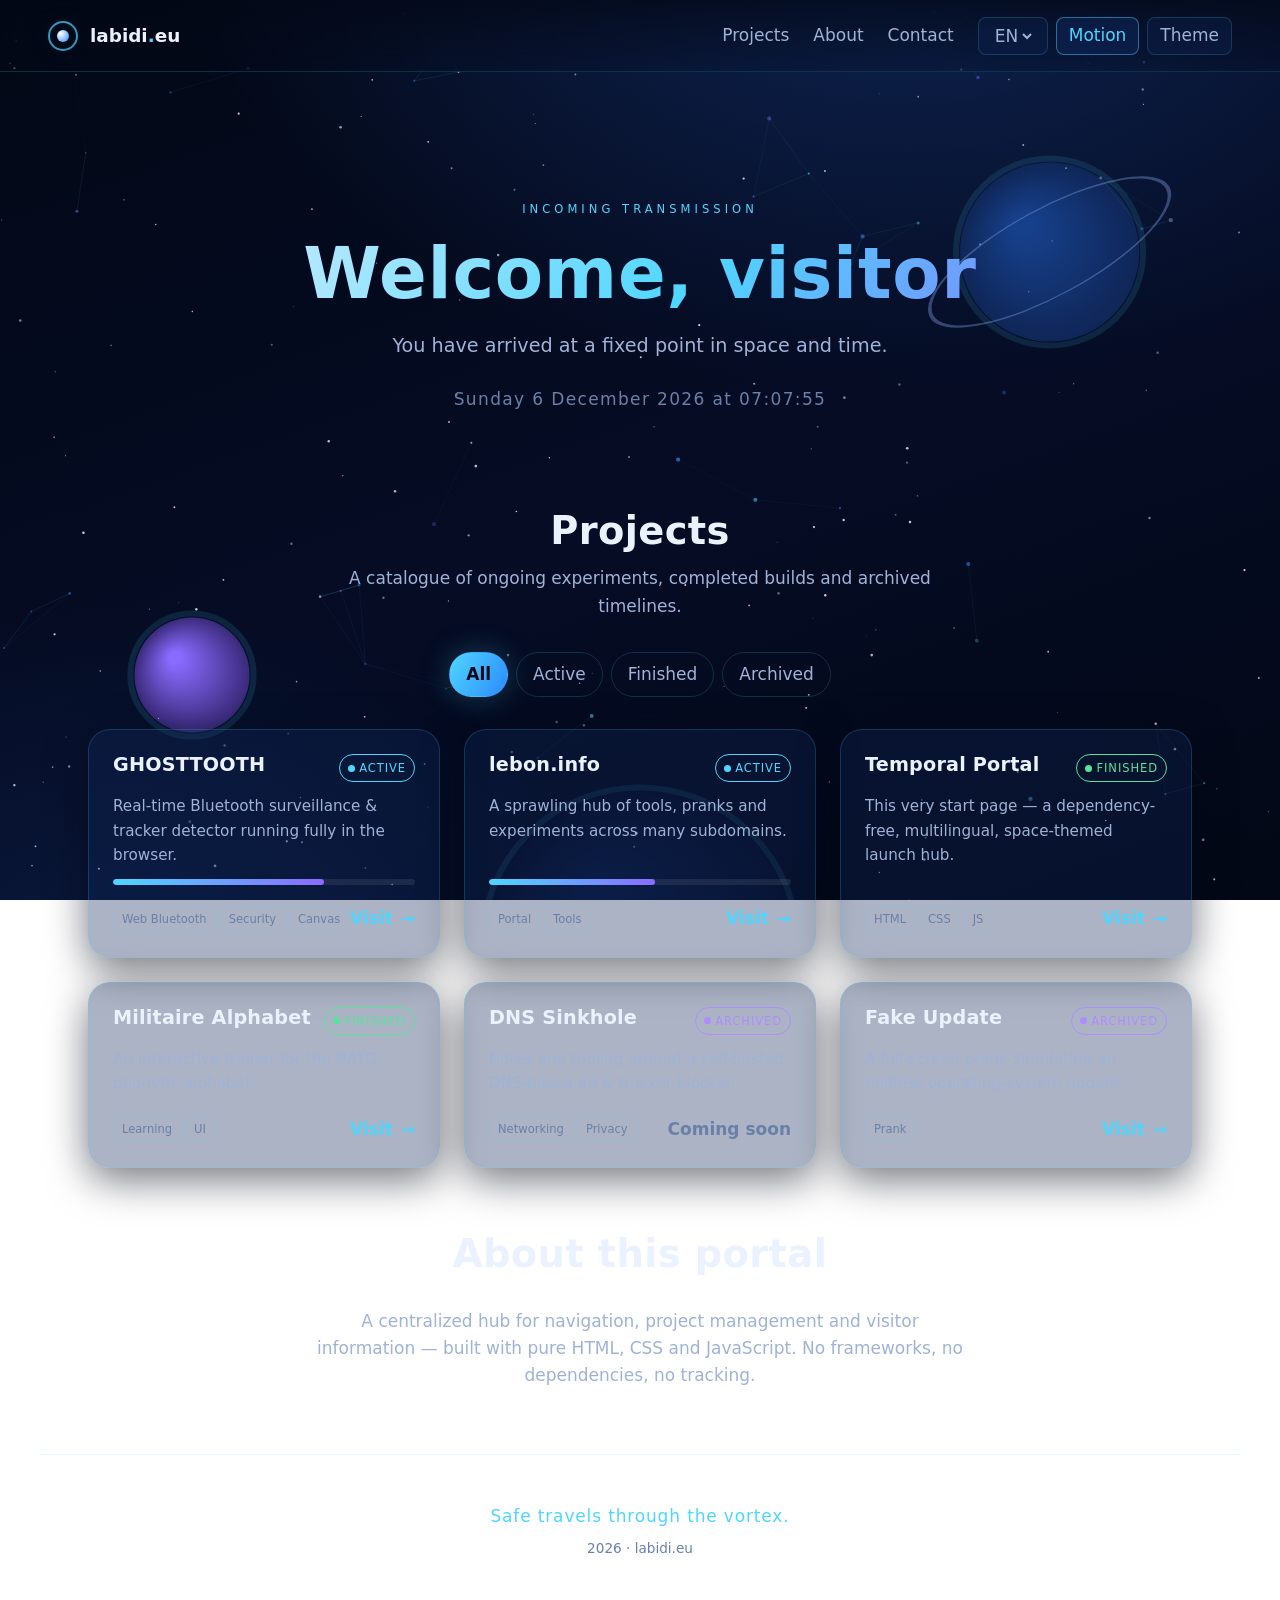
==== index.html @ 29009de7 "Start project labidi.eu" ====
<!DOCTYPE html>
<html lang="en" data-theme="dark">
<head>
    <meta charset="UTF-8">
    <meta name="viewport" content="width=device-width, initial-scale=1.0">
    <meta name="description" content="labidi.eu — a futuristic portal for projects, navigation and temporal exploration.">
    <meta name="theme-color" content="#0a1a3f">
    <meta name="color-scheme" content="dark light">
    <title>labidi.eu // Temporal Portal</title>

    <link rel="icon" href="data:image/svg+xml,%3Csvg xmlns='http://www.w3.org/2000/svg' viewBox='0 0 100 100'%3E%3Ctext y='.9em' font-size='90'%3E%F0%9F%9B%B8%3C/text%3E%3C/svg%3E">

    <link rel="stylesheet" href="css/variables.css">
    <link rel="stylesheet" href="css/base.css">
    <link rel="stylesheet" href="css/layout.css">
    <link rel="stylesheet" href="css/components.css">
    <link rel="stylesheet" href="css/animations.css">
    <link rel="stylesheet" href="css/responsive.css">
</head>
<body>
    <!-- Background canvas: space particles + planets -->
    <canvas id="space-canvas" aria-hidden="true"></canvas>

    <!-- Skip link for accessibility -->
    <a class="skip-link" href="#main">Skip to content</a>

    <!-- ===================== HEADER ===================== -->
    <header class="site-header" role="banner">
        <div class="brand">
            <span class="brand__mark" aria-hidden="true">
                <span class="brand__ring"></span>
                <span class="brand__core"></span>
            </span>
            <span class="brand__name">labidi<span class="brand__dot">.</span>eu</span>
        </div>

        <nav class="main-nav" aria-label="Primary">
            <ul class="main-nav__list">
                <li><a class="main-nav__link" href="#projects" data-i18n="nav.projects">Projects</a></li>
                <li><a class="main-nav__link" href="#about" data-i18n="nav.about">About</a></li>
                <li><a class="main-nav__link" href="#contact" data-i18n="nav.contact">Contact</a></li>
            </ul>
        </nav>

        <div class="header-controls">
            <label class="control control--select" for="lang-select">
                <span class="sr-only" data-i18n="controls.language">Language</span>
                <select id="lang-select" aria-label="Language">
                    <option value="en">EN</option>
                    <option value="fr">FR</option>
                    <option value="de">DE</option>
                    <option value="ar">AR</option>
                </select>
            </label>

            <button id="motion-toggle" class="control control--btn" type="button" aria-pressed="false">
                <span data-i18n="controls.motion">Motion</span>
            </button>

            <button id="theme-toggle" class="control control--btn" type="button" aria-pressed="false">
                <span data-i18n="controls.theme">Theme</span>
            </button>
        </div>
    </header>

    <!-- ===================== MAIN ===================== -->
    <main id="main" class="site-main">

        <!-- Welcome banner -->
        <section class="welcome" aria-labelledby="welcome-title">
            <p class="welcome__eyebrow" data-i18n="welcome.eyebrow">Incoming transmission</p>
            <h1 id="welcome-title" class="welcome__title">
                <span data-i18n="welcome.greeting">Welcome, visitor</span>
            </h1>
            <p class="welcome__subtitle" data-i18n="welcome.subtitle">
                You have arrived at a fixed point in space and time.
            </p>
            <p class="welcome__clock" id="clock" aria-live="polite"></p>
        </section>

        <!-- Projects -->
        <section id="projects" class="projects" aria-labelledby="projects-title">
            <div class="section-head">
                <h2 id="projects-title" class="section-head__title" data-i18n="projects.title">Projects</h2>
                <p class="section-head__lead" data-i18n="projects.lead">
                    A catalogue of ongoing experiments, completed builds and archived timelines.
                </p>
            </div>

            <div class="filters" role="group" aria-label="Filter projects">
                <button class="filter is-active" type="button" data-filter="all" data-i18n="filters.all">All</button>
                <button class="filter" type="button" data-filter="active" data-i18n="filters.active">Active</button>
                <button class="filter" type="button" data-filter="finished" data-i18n="filters.finished">Finished</button>
                <button class="filter" type="button" data-filter="archived" data-i18n="filters.archived">Archived</button>
            </div>

            <ul id="project-grid" class="project-grid"></ul>
        </section>

        <!-- About -->
        <section id="about" class="about" aria-labelledby="about-title">
            <div class="section-head">
                <h2 id="about-title" class="section-head__title" data-i18n="about.title">About this portal</h2>
            </div>
            <p class="about__text" data-i18n="about.text">
                A centralized hub for navigation, project management and visitor information —
                built with pure HTML, CSS and JavaScript. No frameworks, no dependencies, no tracking.
            </p>
        </section>
    </main>

    <!-- ===================== FOOTER ===================== -->
    <footer id="contact" class="site-footer" role="contentinfo">
        <p class="site-footer__message" data-i18n="footer.message">
            Safe travels through the vortex.
        </p>
        <p class="site-footer__meta">
            <span id="footer-year"></span> &middot; labidi.eu
        </p>
    </footer>

    <!-- Scripts: order matters (data + i18n before main) -->
    <script src="js/i18n.js" defer></script>
    <script src="js/projects.js" defer></script>
    <script src="js/particles.js" defer></script>
    <script src="js/main.js" defer></script>
</body>
</html>
---- css/variables.css ----
/* ============================================================
   variables.css — Design tokens
   ============================================================ */

:root {
    /* Core palette — deep space blues */
    --space-900: #030816;
    --space-800: #050c24;
    --space-700: #0a1a3f;
    --space-600: #0f2657;
    --space-500: #17408b;

    /* Accents — temporal glow */
    --glow-cyan: #4fd6ff;
    --glow-blue: #2b8bff;
    --glow-purple: #8a6bff;
    --glow-gold: #ffd166;

    /* Text */
    --text-primary: #eaf2ff;
    --text-muted: #9fb3d8;
    --text-dim: #6a80a8;

    /* Surfaces */
    --surface: rgba(15, 38, 87, 0.35);
    --surface-strong: rgba(15, 38, 87, 0.6);
    --border: rgba(79, 214, 255, 0.18);
    --border-strong: rgba(79, 214, 255, 0.45);

    /* Status colors */
    --status-active: #4fd6ff;
    --status-finished: #57e39b;
    --status-archived: #b08cff;

    /* Typography */
    --font-sans: "Segoe UI", "Helvetica Neue", system-ui, -apple-system, sans-serif;
    --font-display: "Segoe UI Semibold", "Segoe UI", system-ui, sans-serif;

    /* Spacing scale */
    --sp-1: 0.25rem;
    --sp-2: 0.5rem;
    --sp-3: 0.75rem;
    --sp-4: 1rem;
    --sp-6: 1.5rem;
    --sp-8: 2rem;
    --sp-12: 3rem;
    --sp-16: 4rem;

    /* Radii & shadows */
    --radius-sm: 8px;
    --radius-md: 14px;
    --radius-lg: 22px;
    --shadow-glow: 0 0 30px rgba(79, 214, 255, 0.25);
    --shadow-card: 0 12px 40px rgba(3, 8, 22, 0.55);

    /* Motion */
    --ease: cubic-bezier(0.22, 1, 0.36, 1);
    --dur-fast: 180ms;
    --dur-med: 340ms;
    --dur-slow: 620ms;

    /* Layout */
    --content-max: 1200px;
    --header-h: 72px;
}

/* Light theme override */
:root[data-theme="light"] {
    --space-900: #dbe7ff;
    --space-800: #cdddff;
    --space-700: #bcd0fb;
    --space-600: #a9c2f4;
    --space-500: #7ea3e6;

    --text-primary: #0a1a3f;
    --text-muted: #274170;
    --text-dim: #4a628f;

    --surface: rgba(255, 255, 255, 0.55);
    --surface-strong: rgba(255, 255, 255, 0.78);
    --border: rgba(23, 64, 139, 0.18);
    --border-strong: rgba(23, 64, 139, 0.4);

    --shadow-card: 0 12px 40px rgba(23, 64, 139, 0.18);
}
---- css/base.css ----
/* ============================================================
   base.css — Reset, root elements, typography, a11y helpers
   ============================================================ */

*,
*::before,
*::after {
    box-sizing: border-box;
}

* {
    margin: 0;
    padding: 0;
}

html {
    scroll-behavior: smooth;
    -webkit-text-size-adjust: 100%;
}

body {
    min-height: 100vh;
    font-family: var(--font-sans);
    font-size: clamp(15px, 1vw + 0.6rem, 17px);
    line-height: 1.6;
    color: var(--text-primary);
    background:
        radial-gradient(1200px 800px at 70% -10%, var(--space-600), transparent 60%),
        radial-gradient(900px 700px at 10% 110%, var(--space-700), transparent 55%),
        linear-gradient(160deg, var(--space-900), var(--space-800) 55%, var(--space-900));
    background-attachment: fixed;
    overflow-x: hidden;
    transition: background var(--dur-slow) var(--ease), color var(--dur-med) var(--ease);
}

h1, h2, h3 {
    font-family: var(--font-display);
    line-height: 1.15;
    letter-spacing: 0.01em;
}

a {
    color: var(--glow-cyan);
    text-decoration: none;
}

img {
    max-width: 100%;
    display: block;
}

button,
select {
    font: inherit;
    color: inherit;
}

/* Right-to-left support (Arabic) */
[dir="rtl"] body {
    text-align: right;
}

/* Screen-reader-only text */
.sr-only {
    position: absolute;
    width: 1px;
    height: 1px;
    padding: 0;
    margin: -1px;
    overflow: hidden;
    clip: rect(0 0 0 0);
    white-space: nowrap;
    border: 0;
}

/* Skip link */
.skip-link {
    position: absolute;
    left: var(--sp-4);
    top: -60px;
    z-index: 100;
    padding: var(--sp-2) var(--sp-4);
    background: var(--surface-strong);
    border: 1px solid var(--border-strong);
    border-radius: var(--radius-sm);
    transition: top var(--dur-fast) var(--ease);
}

.skip-link:focus {
    top: var(--sp-4);
}

/* Visible focus ring for keyboard users */
:focus-visible {
    outline: 2px solid var(--glow-cyan);
    outline-offset: 3px;
    border-radius: 4px;
}

/* Background canvas sits behind everything */
#space-canvas {
    position: fixed;
    inset: 0;
    width: 100%;
    height: 100%;
    z-index: -1;
    display: block;
}
---- css/layout.css ----
/* ============================================================
   layout.css — Page structure, header, main sections, footer
   ============================================================ */

/* ---------- Header ---------- */
.site-header {
    position: sticky;
    top: 0;
    z-index: 20;
    display: flex;
    align-items: center;
    gap: var(--sp-6);
    min-height: var(--header-h);
    padding: var(--sp-3) clamp(var(--sp-4), 4vw, var(--sp-12));
    background: linear-gradient(180deg, rgba(3, 8, 22, 0.75), rgba(3, 8, 22, 0.15));
    backdrop-filter: blur(14px);
    -webkit-backdrop-filter: blur(14px);
    border-bottom: 1px solid var(--border);
}

.main-nav {
    margin-inline-start: auto;
}

.main-nav__list {
    display: flex;
    gap: var(--sp-6);
    list-style: none;
}

.header-controls {
    display: flex;
    align-items: center;
    gap: var(--sp-2);
}

/* ---------- Main ---------- */
.site-main {
    max-width: var(--content-max);
    margin: 0 auto;
    padding: clamp(var(--sp-8), 6vw, var(--sp-16)) clamp(var(--sp-4), 4vw, var(--sp-12));
    display: flex;
    flex-direction: column;
    gap: clamp(var(--sp-12), 8vw, var(--sp-16));
}

/* ---------- Welcome ---------- */
.welcome {
    text-align: center;
    padding: clamp(var(--sp-8), 6vw, var(--sp-16)) 0 var(--sp-8);
}

.welcome__eyebrow {
    text-transform: uppercase;
    letter-spacing: 0.35em;
    font-size: 0.72rem;
    color: var(--glow-cyan);
    margin-bottom: var(--sp-4);
}

.welcome__title {
    font-size: clamp(2.2rem, 6vw, 4.4rem);
    background: linear-gradient(120deg, var(--text-primary), var(--glow-cyan) 55%, var(--glow-purple));
    -webkit-background-clip: text;
    background-clip: text;
    color: transparent;
}

.welcome__subtitle {
    margin: var(--sp-4) auto 0;
    max-width: 46ch;
    color: var(--text-muted);
    font-size: clamp(1rem, 2vw, 1.2rem);
}

.welcome__clock {
    margin-top: var(--sp-6);
    font-variant-numeric: tabular-nums;
    letter-spacing: 0.08em;
    color: var(--text-dim);
}

/* ---------- Section heads ---------- */
.section-head {
    margin-bottom: var(--sp-8);
    text-align: center;
}

.section-head__title {
    font-size: clamp(1.6rem, 4vw, 2.4rem);
}

.section-head__lead {
    margin: var(--sp-3) auto 0;
    max-width: 56ch;
    color: var(--text-muted);
}

/* ---------- Projects grid ---------- */
.project-grid {
    list-style: none;
    display: grid;
    grid-template-columns: repeat(auto-fill, minmax(280px, 1fr));
    gap: var(--sp-6);
}

/* ---------- About ---------- */
.about {
    text-align: center;
}

.about__text {
    max-width: 60ch;
    margin: 0 auto;
    color: var(--text-muted);
}

/* ---------- Footer ---------- */
.site-footer {
    max-width: var(--content-max);
    margin: 0 auto;
    padding: var(--sp-12) clamp(var(--sp-4), 4vw, var(--sp-12)) var(--sp-16);
    text-align: center;
    border-top: 1px solid var(--border);
}

.site-footer__message {
    color: var(--glow-cyan);
    letter-spacing: 0.05em;
}

.site-footer__meta {
    margin-top: var(--sp-2);
    color: var(--text-dim);
    font-size: 0.85rem;
    font-variant-numeric: tabular-nums;
}
---- css/components.css ----
/* ============================================================
   components.css — Brand, nav, controls, filters, project cards
   ============================================================ */

/* ---------- Brand ---------- */
.brand {
    display: flex;
    align-items: center;
    gap: var(--sp-3);
    font-weight: 600;
    font-size: 1.15rem;
}

.brand__mark {
    position: relative;
    width: 30px;
    height: 30px;
    display: inline-grid;
    place-items: center;
}

.brand__ring {
    position: absolute;
    inset: 0;
    border: 2px solid var(--glow-cyan);
    border-radius: 50%;
    opacity: 0.7;
}

.brand__core {
    width: 12px;
    height: 12px;
    border-radius: 50%;
    background: radial-gradient(circle at 30% 30%, #fff, var(--glow-blue));
    box-shadow: var(--shadow-glow);
}

.brand__dot {
    color: var(--glow-cyan);
}

/* ---------- Nav links ---------- */
.main-nav__link {
    position: relative;
    color: var(--text-muted);
    padding: var(--sp-1) 0;
    transition: color var(--dur-fast) var(--ease);
}

.main-nav__link::after {
    content: "";
    position: absolute;
    left: 0;
    bottom: -4px;
    width: 100%;
    height: 2px;
    background: linear-gradient(90deg, var(--glow-cyan), var(--glow-purple));
    transform: scaleX(0);
    transform-origin: left;
    transition: transform var(--dur-med) var(--ease);
}

.main-nav__link:hover,
.main-nav__link:focus-visible {
    color: var(--text-primary);
}

.main-nav__link:hover::after,
.main-nav__link:focus-visible::after {
    transform: scaleX(1);
}

/* ---------- Controls ---------- */
.control {
    display: inline-flex;
    align-items: center;
    height: 38px;
    padding: 0 var(--sp-3);
    background: var(--surface);
    border: 1px solid var(--border);
    border-radius: var(--radius-sm);
    color: var(--text-muted);
    cursor: pointer;
    transition: border-color var(--dur-fast) var(--ease),
                color var(--dur-fast) var(--ease),
                background var(--dur-fast) var(--ease);
}

.control:hover,
.control:focus-within {
    border-color: var(--border-strong);
    color: var(--text-primary);
}

.control--select select {
    background: transparent;
    border: none;
    cursor: pointer;
    outline: none;
}

.control--select select option {
    background: var(--space-700);
    color: var(--text-primary);
}

.control--btn[aria-pressed="true"] {
    border-color: var(--border-strong);
    color: var(--glow-cyan);
    background: var(--surface-strong);
}

/* ---------- Filters ---------- */
.filters {
    display: flex;
    flex-wrap: wrap;
    justify-content: center;
    gap: var(--sp-2);
    margin-bottom: var(--sp-8);
}

.filter {
    padding: var(--sp-2) var(--sp-4);
    background: transparent;
    border: 1px solid var(--border);
    border-radius: 999px;
    color: var(--text-muted);
    cursor: pointer;
    transition: all var(--dur-fast) var(--ease);
}

.filter:hover {
    color: var(--text-primary);
    border-color: var(--border-strong);
}

.filter.is-active {
    color: var(--space-900);
    background: linear-gradient(120deg, var(--glow-cyan), var(--glow-blue));
    border-color: transparent;
    box-shadow: var(--shadow-glow);
    font-weight: 600;
}

:root[data-theme="light"] .filter.is-active {
    color: #fff;
}

/* ---------- Project cards ---------- */
.project-card {
    position: relative;
    display: flex;
    flex-direction: column;
    gap: var(--sp-3);
    padding: var(--sp-6);
    background: var(--surface);
    border: 1px solid var(--border);
    border-radius: var(--radius-lg);
    box-shadow: var(--shadow-card);
    overflow: hidden;
    transition: transform var(--dur-med) var(--ease),
                border-color var(--dur-med) var(--ease),
                box-shadow var(--dur-med) var(--ease);
}

.project-card::before {
    content: "";
    position: absolute;
    inset: 0;
    background: radial-gradient(400px circle at var(--mx, 50%) var(--my, 0%),
                rgba(79, 214, 255, 0.14), transparent 45%);
    opacity: 0;
    transition: opacity var(--dur-med) var(--ease);
    pointer-events: none;
}

.project-card:hover,
.project-card:focus-within {
    transform: translateY(-6px);
    border-color: var(--border-strong);
    box-shadow: var(--shadow-card), var(--shadow-glow);
}

.project-card:hover::before,
.project-card:focus-within::before {
    opacity: 1;
}

.project-card__head {
    display: flex;
    align-items: flex-start;
    justify-content: space-between;
    gap: var(--sp-3);
}

.project-card__title {
    font-size: 1.2rem;
}

.project-card__desc {
    color: var(--text-muted);
    font-size: 0.95rem;
    flex: 1;
}

/* Status badge */
.badge {
    flex-shrink: 0;
    display: inline-flex;
    align-items: center;
    gap: var(--sp-1);
    padding: var(--sp-1) var(--sp-2);
    font-size: 0.72rem;
    text-transform: uppercase;
    letter-spacing: 0.08em;
    border-radius: 999px;
    border: 1px solid currentColor;
}

.badge::before {
    content: "";
    width: 7px;
    height: 7px;
    border-radius: 50%;
    background: currentColor;
}

.badge--active { color: var(--status-active); }
.badge--finished { color: var(--status-finished); }
.badge--archived { color: var(--status-archived); }

/* Progress bar */
.progress {
    height: 6px;
    border-radius: 999px;
    background: rgba(255, 255, 255, 0.08);
    overflow: hidden;
}

.progress__bar {
    height: 100%;
    border-radius: inherit;
    background: linear-gradient(90deg, var(--glow-cyan), var(--glow-purple));
    width: 0;
    transition: width var(--dur-slow) var(--ease);
}

/* Card footer / link */
.project-card__foot {
    display: flex;
    align-items: center;
    justify-content: space-between;
    margin-top: auto;
    padding-top: var(--sp-2);
}

.project-card__link {
    display: inline-flex;
    align-items: center;
    gap: var(--sp-2);
    font-weight: 600;
    color: var(--glow-cyan);
}

.project-card__link[aria-disabled="true"] {
    color: var(--text-dim);
    pointer-events: none;
}

.project-card__link .arrow {
    transition: transform var(--dur-fast) var(--ease);
}

.project-card__link:hover .arrow {
    transform: translateX(4px);
}

[dir="rtl"] .project-card__link:hover .arrow {
    transform: translateX(-4px) scaleX(-1);
}

.project-card__tags {
    display: flex;
    flex-wrap: wrap;
    gap: var(--sp-1);
}

.tag {
    font-size: 0.72rem;
    color: var(--text-dim);
    padding: 2px var(--sp-2);
    border: 1px solid var(--border);
    border-radius: 6px;
}

/* Empty state */
.project-empty {
    grid-column: 1 / -1;
    text-align: center;
    color: var(--text-dim);
    padding: var(--sp-12);
}
---- css/animations.css ----
/* ============================================================
   animations.css — Keyframes, entrance transitions, motion prefs
   ============================================================ */

@keyframes float-in {
    from {
        opacity: 0;
        transform: translateY(24px);
    }
    to {
        opacity: 1;
        transform: translateY(0);
    }
}

@keyframes pulse-ring {
    0%   { transform: scale(1);   opacity: 0.7; }
    50%  { transform: scale(1.18); opacity: 0.25; }
    100% { transform: scale(1);   opacity: 0.7; }
}

@keyframes spin-slow {
    to { transform: rotate(360deg); }
}

/* Brand ring pulse */
.brand__ring {
    animation: pulse-ring 4s var(--ease) infinite;
}

/* Staggered card entrance */
.project-card {
    animation: float-in var(--dur-slow) var(--ease) both;
}

.welcome__eyebrow,
.welcome__title,
.welcome__subtitle,
.welcome__clock {
    animation: float-in var(--dur-slow) var(--ease) both;
}

.welcome__title { animation-delay: 90ms; }
.welcome__subtitle { animation-delay: 180ms; }
.welcome__clock { animation-delay: 270ms; }

/* Reduced-motion: disable all non-essential animation.
   Toggled either by OS preference or the in-page Motion button
   (which sets data-motion="off" on <html>). */
@media (prefers-reduced-motion: reduce) {
    *,
    *::before,
    *::after {
        animation-duration: 0.001ms !important;
        animation-iteration-count: 1 !important;
        transition-duration: 0.001ms !important;
        scroll-behavior: auto !important;
    }
}

:root[data-motion="off"] *,
:root[data-motion="off"] *::before,
:root[data-motion="off"] *::after {
    animation-duration: 0.001ms !important;
    animation-iteration-count: 1 !important;
    transition-duration: 0.001ms !important;
    scroll-behavior: auto !important;
}
---- css/responsive.css ----
/* ============================================================
   responsive.css — Breakpoints & adaptive layout
   ============================================================ */

/* Tablet and below */
@media (max-width: 860px) {
    .site-header {
        flex-wrap: wrap;
        gap: var(--sp-3);
    }

    .main-nav {
        order: 3;
        width: 100%;
        margin-inline-start: 0;
    }

    .main-nav__list {
        justify-content: center;
        gap: var(--sp-4);
    }

    .header-controls {
        margin-inline-start: auto;
    }
}

/* Mobile */
@media (max-width: 560px) {
    .project-grid {
        grid-template-columns: 1fr;
    }

    .main-nav__list {
        gap: var(--sp-3);
        font-size: 0.9rem;
    }

    .header-controls {
        flex-wrap: wrap;
    }

    .welcome {
        padding-top: var(--sp-8);
    }
}

/* Large desktops */
@media (min-width: 1600px) {
    :root {
        --content-max: 1360px;
    }
}

/* Ensure touch targets stay >= 44px on coarse pointers */
@media (pointer: coarse) {
    .control,
    .filter,
    .main-nav__link {
        min-height: 44px;
    }

    .main-nav__link {
        display: inline-flex;
        align-items: center;
    }
}

/* Honour print */
@media print {
    #space-canvas,
    .header-controls,
    .filters {
        display: none;
    }

    body {
        background: #fff;
        color: #000;
    }
}
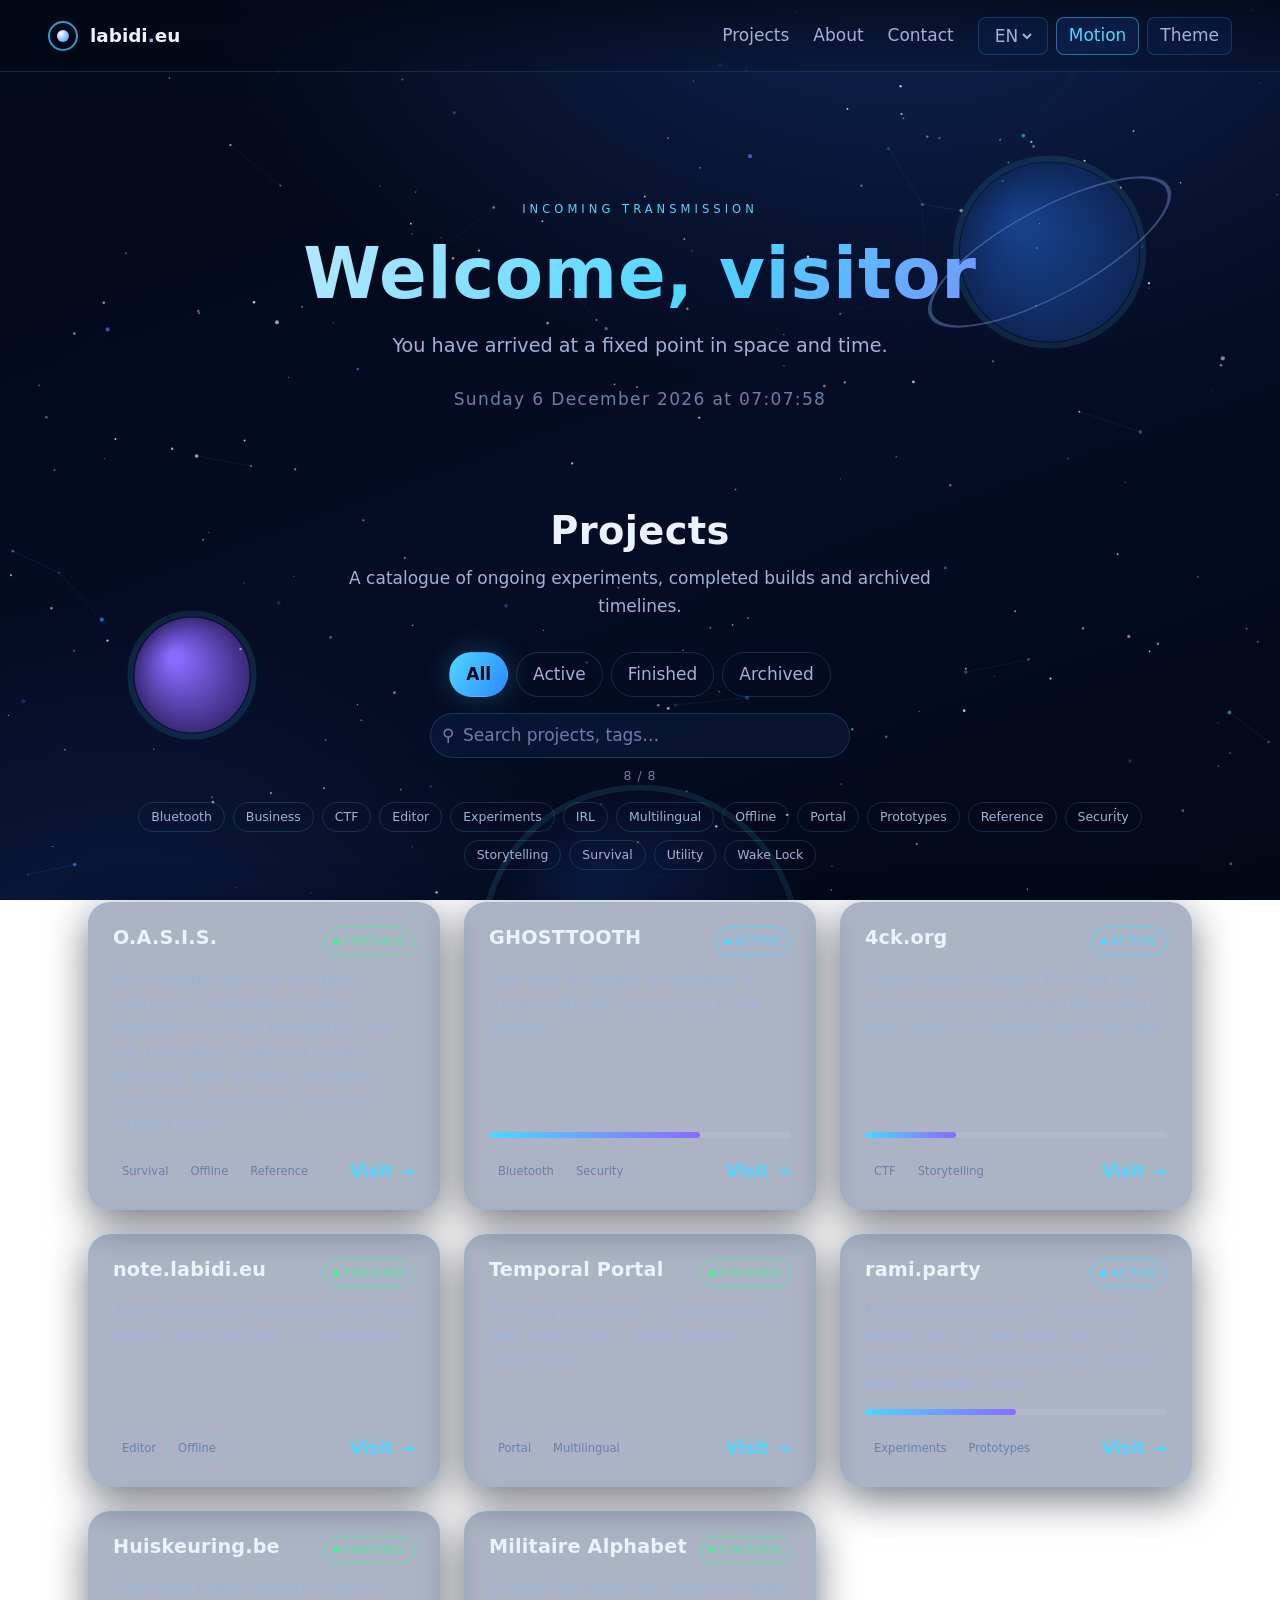
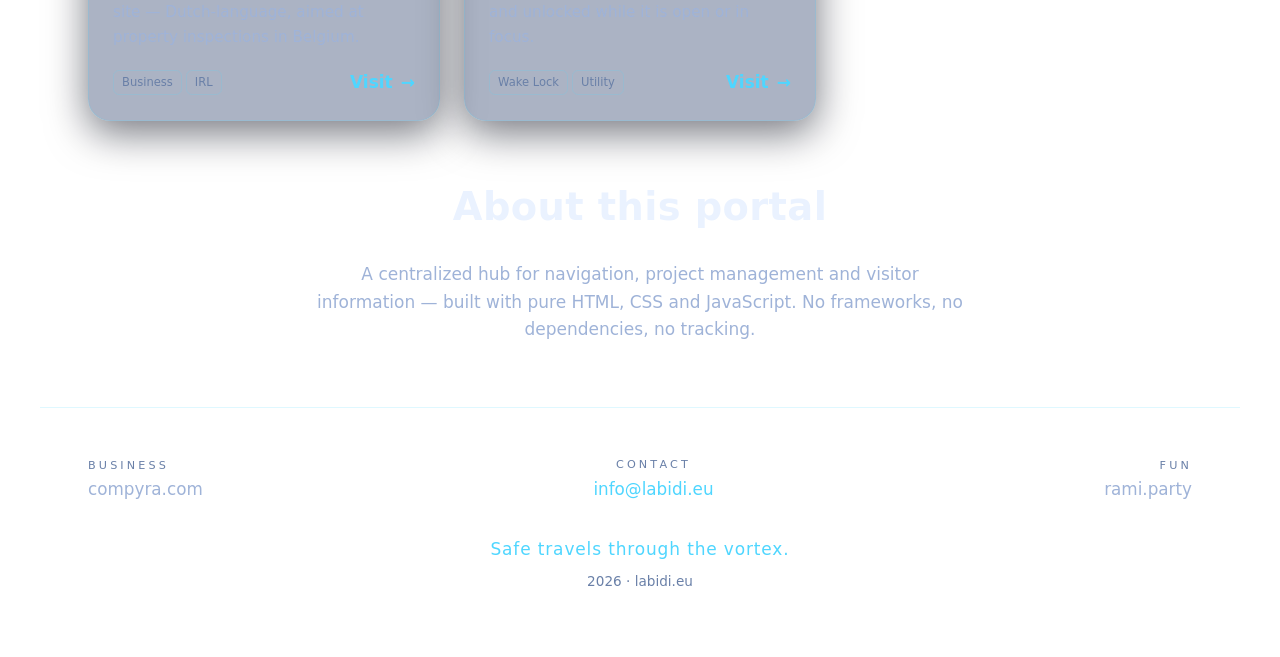
==== commit 59a57970: "Update for new projects and tag filter" ====
--- a/index.html
+++ b/index.html
@@ -94,6 +94,25 @@
                 <button class="filter" type="button" data-filter="archived" data-i18n="filters.archived">Archived</button>
             </div>
 
+            <div class="project-search">
+                <label class="sr-only" for="project-search-input" data-i18n="search.label">Search projects</label>
+                <div class="project-search__field">
+                    <span class="project-search__icon" aria-hidden="true">&#9906;</span>
+                    <input id="project-search-input" class="project-search__input" type="search"
+                           autocomplete="off" spellcheck="false"
+                           placeholder="Search projects, tags&hellip;"
+                           data-i18n-placeholder="search.placeholder">
+                </div>
+                <p id="project-count" class="project-search__count" aria-live="polite"></p>
+            </div>
+
+            <div class="tagbar">
+                <div id="tag-cloud" class="tag-cloud" role="group"
+                     aria-label="Filter by tag" data-i18n-aria-label="tags.label"></div>
+                <button id="tag-clear" class="tag-chip tag-chip--clear" type="button" hidden
+                        data-i18n="tags.clear">Clear tags</button>
+            </div>
+
             <ul id="project-grid" class="project-grid"></ul>
         </section>
 
@@ -111,6 +130,25 @@
 
     <!-- ===================== FOOTER ===================== -->
     <footer id="contact" class="site-footer" role="contentinfo">
+        <div class="footer-realms">
+            <a class="footer-realm footer-realm--business" href="https://compyra.com"
+               target="_blank" rel="noopener noreferrer">
+                <span class="footer-realm__label" data-i18n="footer.business">Business</span>
+                <span class="footer-realm__name">compyra.com</span>
+            </a>
+
+            <div class="footer-contact">
+                <span class="footer-contact__label" data-i18n="footer.contact">Contact</span>
+                <a class="footer-contact__mail" href="mailto:info@labidi.eu">info@labidi.eu</a>
+            </div>
+
+            <a class="footer-realm footer-realm--fun" href="https://rami.party"
+               target="_blank" rel="noopener noreferrer">
+                <span class="footer-realm__label" data-i18n="footer.fun">Fun</span>
+                <span class="footer-realm__name">rami.party</span>
+            </a>
+        </div>
+
         <p class="site-footer__message" data-i18n="footer.message">
             Safe travels through the vortex.
         </p>
--- a/css/layout.css
+++ b/css/layout.css
@@ -129,6 +129,69 @@
     letter-spacing: 0.05em;
 }
 
+.footer-realms {
+    display: flex;
+    flex-wrap: wrap;
+    align-items: center;
+    justify-content: space-between;
+    gap: var(--sp-6);
+    margin-bottom: var(--sp-8);
+}
+
+.footer-realm {
+    display: flex;
+    flex-direction: column;
+    gap: 2px;
+    text-align: start;
+    text-decoration: none;
+}
+
+.footer-realm--fun {
+    text-align: end;
+}
+
+.footer-realm__label,
+.footer-contact__label {
+    font-size: 0.7rem;
+    text-transform: uppercase;
+    letter-spacing: 0.28em;
+    color: var(--text-dim);
+}
+
+.footer-realm__name {
+    font-size: 1.05rem;
+    color: var(--text-muted);
+    transition: color var(--dur-fast) var(--ease);
+}
+
+.footer-realm--business:hover .footer-realm__name {
+    color: var(--glow-blue);
+}
+
+.footer-realm--fun:hover .footer-realm__name {
+    color: var(--glow-purple);
+}
+
+.footer-contact {
+    display: flex;
+    flex: 1 1 200px;
+    flex-direction: column;
+    align-items: center;
+    gap: 2px;
+}
+
+.footer-contact__mail {
+    font-size: 1.05rem;
+    color: var(--glow-cyan);
+    text-decoration: none;
+    border-bottom: 1px solid transparent;
+    transition: border-color var(--dur-fast) var(--ease);
+}
+
+.footer-contact__mail:hover {
+    border-bottom-color: var(--glow-cyan);
+}
+
 .site-footer__meta {
     margin-top: var(--sp-2);
     color: var(--text-dim);
--- a/css/components.css
+++ b/css/components.css
@@ -116,7 +116,7 @@
     flex-wrap: wrap;
     justify-content: center;
     gap: var(--sp-2);
-    margin-bottom: var(--sp-8);
+    margin-bottom: var(--sp-4);
 }
 
 .filter {
@@ -144,6 +144,112 @@
 
 :root[data-theme="light"] .filter.is-active {
     color: #fff;
+}
+
+/* ---------- Search + tag filter ---------- */
+.project-search {
+    display: flex;
+    flex-direction: column;
+    align-items: center;
+    gap: var(--sp-2);
+    margin-bottom: var(--sp-4);
+}
+
+.project-search__field {
+    position: relative;
+    width: min(420px, 100%);
+}
+
+.project-search__icon {
+    position: absolute;
+    inset-inline-start: var(--sp-3);
+    top: 50%;
+    transform: translateY(-50%);
+    color: var(--text-dim);
+    pointer-events: none;
+}
+
+.project-search__input {
+    width: 100%;
+    padding: var(--sp-2) var(--sp-4);
+    padding-inline-start: var(--sp-8);
+    font: inherit;
+    color: var(--text-primary);
+    background: var(--surface);
+    border: 1px solid var(--border);
+    border-radius: 999px;
+    transition: border-color var(--dur-fast) var(--ease),
+                box-shadow var(--dur-fast) var(--ease);
+}
+
+.project-search__input::placeholder {
+    color: var(--text-dim);
+}
+
+.project-search__input:focus {
+    outline: none;
+    border-color: var(--border-strong);
+    box-shadow: var(--shadow-glow);
+}
+
+.project-search__count {
+    font-size: 0.78rem;
+    letter-spacing: 0.08em;
+    color: var(--text-dim);
+}
+
+.tagbar {
+    display: flex;
+    flex-wrap: wrap;
+    justify-content: center;
+    align-items: center;
+    gap: var(--sp-2);
+    margin-bottom: var(--sp-8);
+}
+
+.tag-cloud {
+    display: flex;
+    flex-wrap: wrap;
+    justify-content: center;
+    gap: var(--sp-2);
+}
+
+.tag-chip {
+    padding: var(--sp-1) var(--sp-3);
+    font-family: inherit;
+    font-size: 0.78rem;
+    color: var(--text-muted);
+    background: transparent;
+    border: 1px solid var(--border);
+    border-radius: 999px;
+    cursor: pointer;
+    transition: all var(--dur-fast) var(--ease);
+}
+
+.tag-chip:hover {
+    color: var(--text-primary);
+    border-color: var(--border-strong);
+}
+
+.tag-chip.is-active {
+    color: var(--space-900);
+    background: linear-gradient(120deg, var(--glow-cyan), var(--glow-purple));
+    border-color: transparent;
+    font-weight: 600;
+}
+
+:root[data-theme="light"] .tag-chip.is-active {
+    color: #fff;
+}
+
+.tag-chip--clear {
+    color: var(--glow-gold);
+    border-color: rgba(255, 209, 102, 0.4);
+}
+
+.tag-chip--clear:hover {
+    color: var(--glow-gold);
+    border-color: var(--glow-gold);
 }
 
 /* ---------- Project cards ---------- */
@@ -186,6 +292,11 @@
     opacity: 1;
 }
 
+/* Clickable card affordance (whole card opens the project) */
+.project-card--clickable {
+    cursor: pointer;
+}
+
 .project-card__head {
     display: flex;
     align-items: flex-start;
@@ -293,6 +404,24 @@
     border-radius: 6px;
 }
 
+button.tag {
+    font-family: inherit;
+    background: transparent;
+    cursor: pointer;
+    transition: all var(--dur-fast) var(--ease);
+}
+
+button.tag:hover {
+    color: var(--text-primary);
+    border-color: var(--border-strong);
+}
+
+button.tag[aria-pressed="true"] {
+    color: var(--glow-cyan);
+    background: var(--surface-strong);
+    border-color: var(--border-strong);
+}
+
 /* Empty state */
 .project-empty {
     grid-column: 1 / -1;
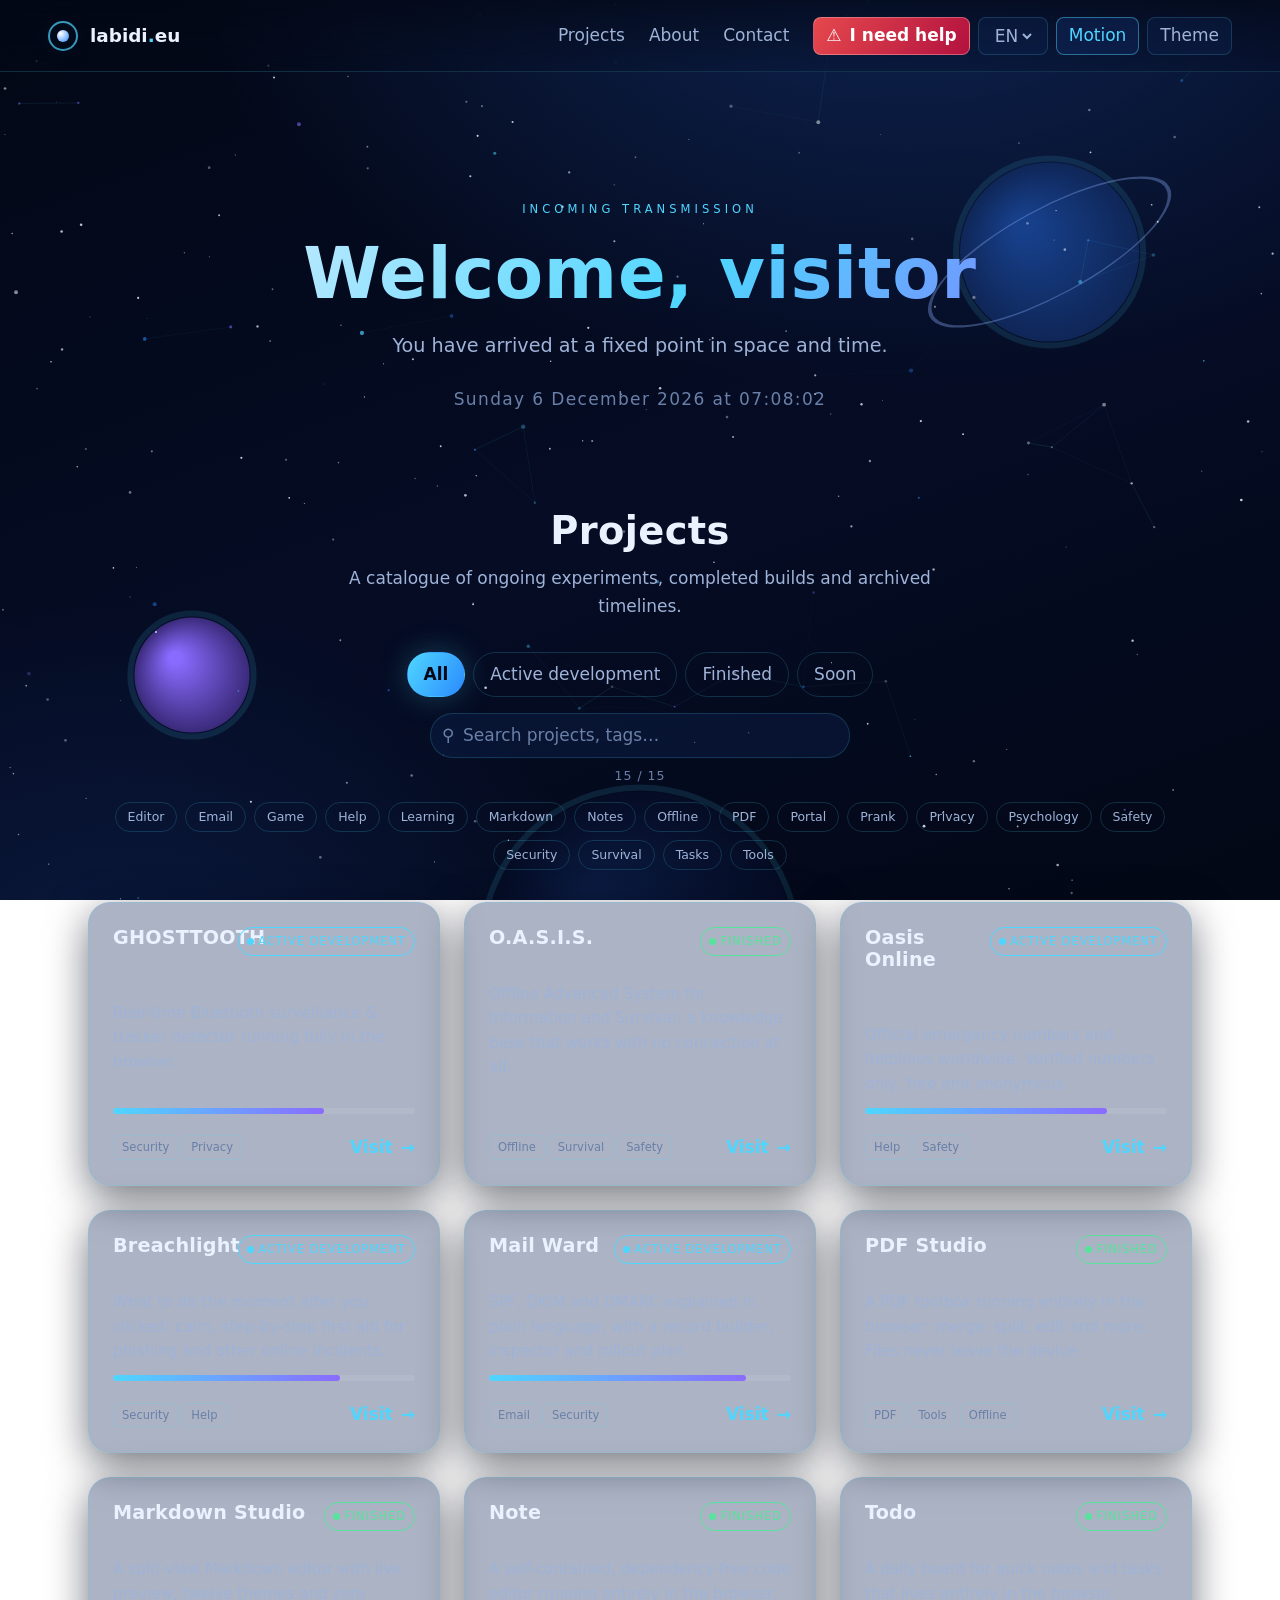
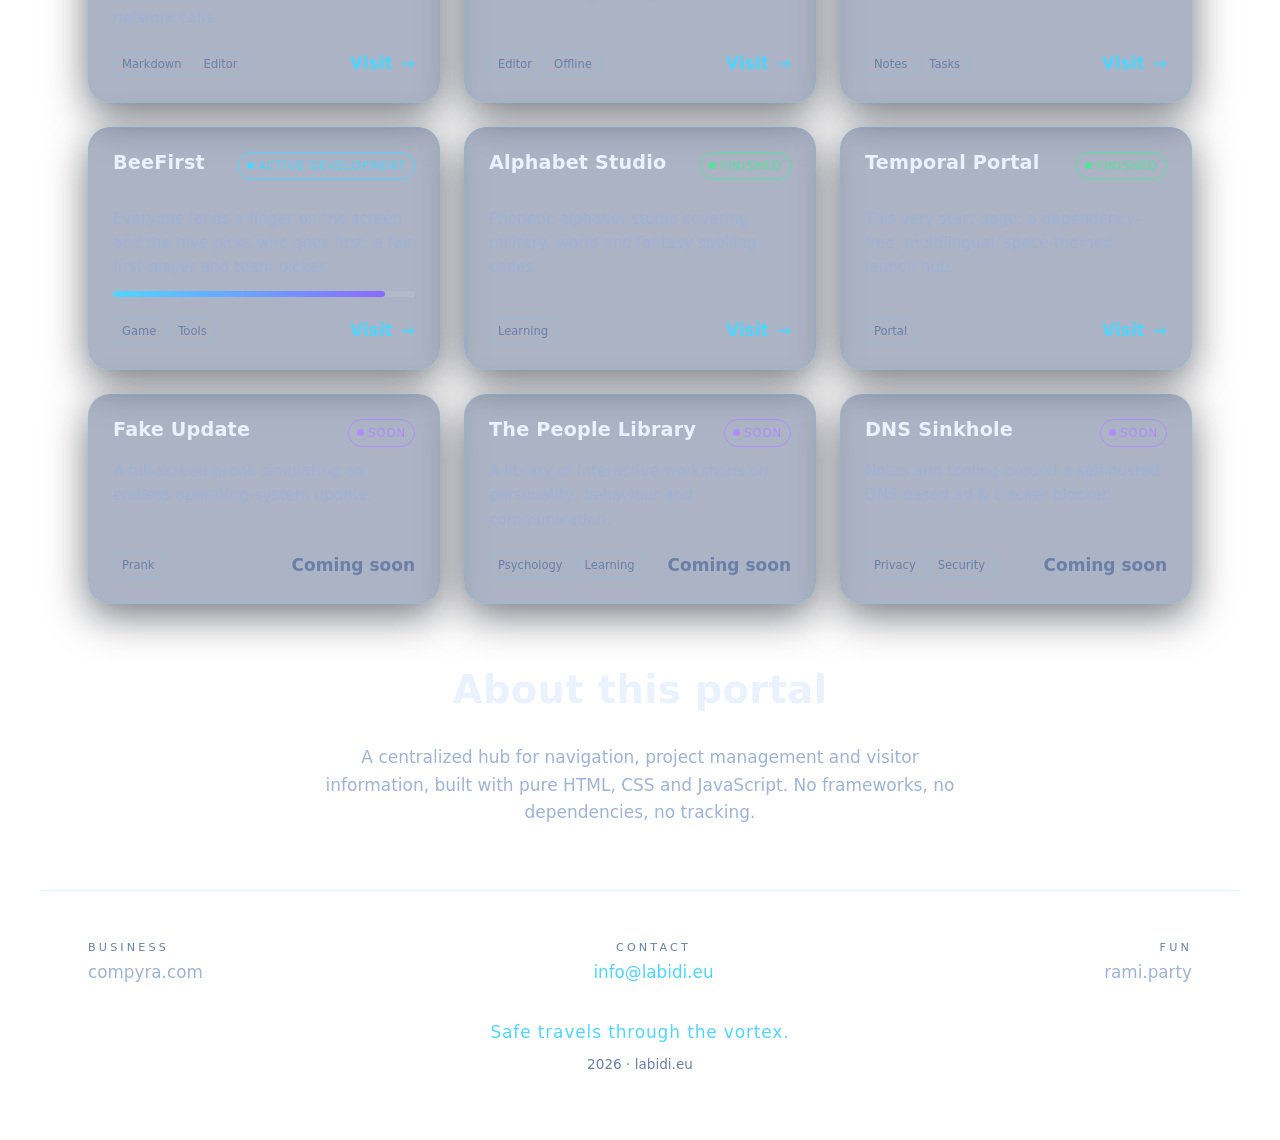
==== commit d263d48a: "update portal and tags" ====
--- a/index.html
+++ b/index.html
@@ -3,7 +3,7 @@
 <head>
     <meta charset="UTF-8">
     <meta name="viewport" content="width=device-width, initial-scale=1.0">
-    <meta name="description" content="labidi.eu — a futuristic portal for projects, navigation and temporal exploration.">
+    <meta name="description" content="labidi.eu: a futuristic portal for projects, navigation and temporal exploration.">
     <meta name="theme-color" content="#0a1a3f">
     <meta name="color-scheme" content="dark light">
     <title>labidi.eu // Temporal Portal</title>
@@ -43,6 +43,11 @@
         </nav>
 
         <div class="header-controls">
+            <button id="sos-open" class="control control--btn control--sos" type="button">
+                <span aria-hidden="true">&#9888;</span>
+                <span data-i18n="sos.button">I need help</span>
+            </button>
+
             <label class="control control--select" for="lang-select">
                 <span class="sr-only" data-i18n="controls.language">Language</span>
                 <select id="lang-select" aria-label="Language">
@@ -91,7 +96,7 @@
                 <button class="filter is-active" type="button" data-filter="all" data-i18n="filters.all">All</button>
                 <button class="filter" type="button" data-filter="active" data-i18n="filters.active">Active</button>
                 <button class="filter" type="button" data-filter="finished" data-i18n="filters.finished">Finished</button>
-                <button class="filter" type="button" data-filter="archived" data-i18n="filters.archived">Archived</button>
+                <button class="filter" type="button" data-filter="soon" data-i18n="filters.soon">Soon</button>
             </div>
 
             <div class="project-search">
@@ -122,11 +127,46 @@
                 <h2 id="about-title" class="section-head__title" data-i18n="about.title">About this portal</h2>
             </div>
             <p class="about__text" data-i18n="about.text">
-                A centralized hub for navigation, project management and visitor information —
+                A centralized hub for navigation, project management and visitor information,
                 built with pure HTML, CSS and JavaScript. No frameworks, no dependencies, no tracking.
             </p>
         </section>
     </main>
+
+    <!-- ===================== URGENT HELP DIALOG ===================== -->
+    <dialog id="sos-dialog" class="sos-dialog" aria-labelledby="sos-title">
+        <div class="sos-dialog__body">
+            <div class="sos-dialog__head">
+                <h2 id="sos-title" class="sos-dialog__title" data-i18n="sos.title">Need help right now?</h2>
+                <button id="sos-close" class="sos-dialog__close" type="button"
+                        aria-label="Close" data-i18n-aria-label="sos.close">&#10005;</button>
+            </div>
+            <p class="sos-dialog__lead" data-i18n="sos.lead">Pick the situation that matches yours.</p>
+
+            <div class="sos-options">
+                <a class="sos-option" href="https://oasis-online.labidi.eu" rel="noopener noreferrer">
+                    <span class="sos-option__title" data-i18n="sos.online.title">I need someone, right now</span>
+                    <span class="sos-option__desc" data-i18n="sos.online.desc">Society is working and you have network access. Find official helplines and someone to talk to.</span>
+                    <span class="sos-option__domain">oasis-online.labidi.eu</span>
+                </a>
+                <a class="sos-option" href="https://oasis.labidi.eu" rel="noopener noreferrer">
+                    <span class="sos-option__title" data-i18n="sos.offline.title">Society is not OK, or I have no network</span>
+                    <span class="sos-option__desc" data-i18n="sos.offline.desc">An offline survival guide with the knowledge to keep going when nothing else works.</span>
+                    <span class="sos-option__domain">oasis.labidi.eu</span>
+                </a>
+                <a class="sos-option" href="https://breach.labidi.eu" rel="noopener noreferrer">
+                    <span class="sos-option__title" data-i18n="sos.cyber.title">I got phished, hacked or scammed</span>
+                    <span class="sos-option__desc" data-i18n="sos.cyber.desc">First aid for online incidents: what to do the moment after you clicked.</span>
+                    <span class="sos-option__domain">breach.labidi.eu</span>
+                </a>
+            </div>
+
+            <p class="sos-dialog__contact">
+                <span data-i18n="sos.contact">Something else going on? Contact me and I will see what I can do to help.</span>
+                <a class="sos-dialog__mail" href="mailto:info@labidi.eu">info@labidi.eu</a>
+            </p>
+        </div>
+    </dialog>
 
     <!-- ===================== FOOTER ===================== -->
     <footer id="contact" class="site-footer" role="contentinfo">
@@ -159,6 +199,7 @@
 
     <!-- Scripts: order matters (data + i18n before main) -->
     <script src="js/i18n.js" defer></script>
+    <script src="js/egg.js" defer></script>
     <script src="js/projects.js" defer></script>
     <script src="js/particles.js" defer></script>
     <script src="js/main.js" defer></script>
--- a/css/variables.css
+++ b/css/variables.css
@@ -1,16 +1,16 @@
 /* ============================================================
-   variables.css — Design tokens
+   variables.css - Design tokens
    ============================================================ */
 
 :root {
-    /* Core palette — deep space blues */
+    /* Core palette: deep space blues */
     --space-900: #030816;
     --space-800: #050c24;
     --space-700: #0a1a3f;
     --space-600: #0f2657;
     --space-500: #17408b;
 
-    /* Accents — temporal glow */
+    /* Accents: temporal glow */
     --glow-cyan: #4fd6ff;
     --glow-blue: #2b8bff;
     --glow-purple: #8a6bff;
@@ -30,7 +30,7 @@
     /* Status colors */
     --status-active: #4fd6ff;
     --status-finished: #57e39b;
-    --status-archived: #b08cff;
+    --status-soon: #b08cff;
 
     /* Typography */
     --font-sans: "Segoe UI", "Helvetica Neue", system-ui, -apple-system, sans-serif;
@@ -72,14 +72,25 @@
     --space-600: #a9c2f4;
     --space-500: #7ea3e6;
 
+    /* Darker accents so text stays readable on light surfaces */
+    --glow-cyan: #0b5e9e;
+    --glow-blue: #1550b8;
+    --glow-purple: #5b36c4;
+    --glow-gold: #8a6400;
+
     --text-primary: #0a1a3f;
     --text-muted: #274170;
-    --text-dim: #4a628f;
+    --text-dim: #44598a;
 
     --surface: rgba(255, 255, 255, 0.55);
     --surface-strong: rgba(255, 255, 255, 0.78);
-    --border: rgba(23, 64, 139, 0.18);
-    --border-strong: rgba(23, 64, 139, 0.4);
+    --border: rgba(23, 64, 139, 0.26);
+    --border-strong: rgba(23, 64, 139, 0.5);
 
+    --status-active: #0b5e9e;
+    --status-finished: #14713f;
+    --status-soon: #5b36c4;
+
+    --shadow-glow: 0 0 24px rgba(21, 80, 184, 0.25);
     --shadow-card: 0 12px 40px rgba(23, 64, 139, 0.18);
 }
--- a/css/base.css
+++ b/css/base.css
@@ -1,5 +1,5 @@
 /* ============================================================
-   base.css — Reset, root elements, typography, a11y helpers
+   base.css - Reset, root elements, typography, a11y helpers
    ============================================================ */
 
 *,
--- a/css/layout.css
+++ b/css/layout.css
@@ -1,5 +1,5 @@
 /* ============================================================
-   layout.css — Page structure, header, main sections, footer
+   layout.css - Page structure, header, main sections, footer
    ============================================================ */
 
 /* ---------- Header ---------- */
--- a/css/components.css
+++ b/css/components.css
@@ -1,5 +1,5 @@
 /* ============================================================
-   components.css — Brand, nav, controls, filters, project cards
+   components.css - Brand, nav, controls, filters, project cards
    ============================================================ */
 
 /* ---------- Brand ---------- */
@@ -304,8 +304,33 @@
     gap: var(--sp-3);
 }
 
+.project-card__titles {
+    display: flex;
+    flex-direction: column;
+    gap: 2px;
+    min-width: 0;
+}
+
 .project-card__title {
     font-size: 1.2rem;
+}
+
+/* Small project URL, revealed on hover/focus */
+.project-card__url {
+    font-size: 0.74rem;
+    letter-spacing: 0.04em;
+    color: var(--glow-cyan);
+    overflow-wrap: anywhere;
+    opacity: 0;
+    transform: translateY(-3px);
+    transition: opacity var(--dur-fast) var(--ease),
+                transform var(--dur-fast) var(--ease);
+}
+
+.project-card:hover .project-card__url,
+.project-card:focus-within .project-card__url {
+    opacity: 1;
+    transform: none;
 }
 
 .project-card__desc {
@@ -338,7 +363,7 @@
 
 .badge--active { color: var(--status-active); }
 .badge--finished { color: var(--status-finished); }
-.badge--archived { color: var(--status-archived); }
+.badge--soon { color: var(--status-soon); }
 
 /* Progress bar */
 .progress {
@@ -429,3 +454,137 @@
     color: var(--text-dim);
     padding: var(--sp-12);
 }
+
+/* ---------- Urgent help (SOS) ---------- */
+.control--sos {
+    gap: var(--sp-2);
+    color: #fff;
+    font-weight: 600;
+    background: linear-gradient(120deg, #e5484d, #b3123f);
+    border-color: rgba(255, 255, 255, 0.28);
+}
+
+.control--sos:hover,
+.control--sos:focus-visible {
+    color: #fff;
+    border-color: #ffb3bd;
+    box-shadow: 0 0 18px rgba(229, 72, 77, 0.55);
+}
+
+.sos-dialog {
+    margin: auto;
+    width: min(560px, calc(100vw - 2 * var(--sp-6)));
+    padding: 0;
+    border: 1px solid var(--border-strong);
+    border-radius: var(--radius-lg);
+    color: var(--text-primary);
+    background:
+        radial-gradient(600px 300px at 80% -20%, var(--space-600), transparent 70%),
+        var(--space-800);
+    box-shadow: var(--shadow-card), var(--shadow-glow);
+}
+
+:root[data-theme="light"] .sos-dialog {
+    background:
+        radial-gradient(600px 300px at 80% -20%, var(--space-800), transparent 70%),
+        #f2f6ff;
+}
+
+.sos-dialog::backdrop {
+    background: rgba(3, 8, 22, 0.72);
+}
+
+.sos-dialog__body {
+    display: flex;
+    flex-direction: column;
+    gap: var(--sp-4);
+    padding: var(--sp-6);
+}
+
+.sos-dialog__head {
+    display: flex;
+    align-items: flex-start;
+    justify-content: space-between;
+    gap: var(--sp-3);
+}
+
+.sos-dialog__title {
+    font-size: 1.3rem;
+}
+
+.sos-dialog__close {
+    flex-shrink: 0;
+    width: 34px;
+    height: 34px;
+    display: inline-grid;
+    place-items: center;
+    background: var(--surface);
+    border: 1px solid var(--border);
+    border-radius: 50%;
+    color: var(--text-muted);
+    cursor: pointer;
+    transition: all var(--dur-fast) var(--ease);
+}
+
+.sos-dialog__close:hover {
+    color: var(--text-primary);
+    border-color: var(--border-strong);
+}
+
+.sos-dialog__lead {
+    color: var(--text-muted);
+}
+
+.sos-options {
+    display: flex;
+    flex-direction: column;
+    gap: var(--sp-3);
+}
+
+.sos-option {
+    display: flex;
+    flex-direction: column;
+    gap: var(--sp-1);
+    padding: var(--sp-4);
+    background: var(--surface);
+    border: 1px solid var(--border);
+    border-radius: var(--radius-md);
+    transition: border-color var(--dur-fast) var(--ease),
+                transform var(--dur-fast) var(--ease),
+                box-shadow var(--dur-fast) var(--ease);
+}
+
+.sos-option:hover,
+.sos-option:focus-visible {
+    border-color: var(--border-strong);
+    transform: translateY(-2px);
+    box-shadow: var(--shadow-glow);
+}
+
+.sos-option__title {
+    font-weight: 600;
+    color: var(--text-primary);
+}
+
+.sos-option__desc {
+    font-size: 0.9rem;
+    color: var(--text-muted);
+}
+
+.sos-option__domain {
+    font-size: 0.8rem;
+    letter-spacing: 0.04em;
+    color: var(--glow-cyan);
+}
+
+.sos-dialog__contact {
+    font-size: 0.9rem;
+    color: var(--text-muted);
+    border-top: 1px solid var(--border);
+    padding-top: var(--sp-4);
+}
+
+.sos-dialog__mail {
+    font-weight: 600;
+    white-space: nowrap;
+}
--- a/css/animations.css
+++ b/css/animations.css
@@ -1,5 +1,5 @@
 /* ============================================================
-   animations.css — Keyframes, entrance transitions, motion prefs
+   animations.css - Keyframes, entrance transitions, motion prefs
    ============================================================ */
 
 @keyframes float-in {
@@ -66,3 +66,205 @@
     transition-duration: 0.001ms !important;
     scroll-behavior: auto !important;
 }
+
+/* SOS button heartbeat */
+@keyframes sos-pulse {
+    0%, 100% { box-shadow: 0 0 0 0 rgba(229, 72, 77, 0.5); }
+    50%      { box-shadow: 0 0 0 9px rgba(229, 72, 77, 0); }
+}
+
+.control--sos {
+    animation: sos-pulse 2.4s ease-out infinite;
+}
+
+/* Temporal Portal easter-egg: quick warp wobble (effect 1) */
+@keyframes portal-warp {
+    0%   { transform: scale(1) rotate(0deg); }
+    30%  { transform: scale(0.97) rotate(-1.2deg); }
+    65%  { transform: scale(1.02) rotate(1.1deg); }
+    100% { transform: scale(1) rotate(0deg); }
+}
+
+.project-card.is-warping {
+    animation: portal-warp 480ms var(--ease);
+}
+
+/* ---------- Temporal Portal easter-egg effects ---------- */
+
+@keyframes egg-fade-in {
+    from { opacity: 0; }
+}
+
+@keyframes egg-fade-out {
+    to { opacity: 0; }
+}
+
+/* 2) UFO abduction */
+.egg-ufo {
+    position: absolute;
+    z-index: 3;
+    left: -60px;
+    top: var(--ufo-y, 70%);
+    margin-top: -34px;
+    font-size: 1.7rem;
+    line-height: 1;
+    pointer-events: none;
+    animation: egg-ufo-fly 2.6s ease-in-out forwards;
+}
+
+.egg-ufo::after {
+    content: "";
+    position: absolute;
+    top: 88%;
+    left: 50%;
+    transform: translateX(-50%);
+    border-left: 12px solid transparent;
+    border-right: 12px solid transparent;
+    border-bottom: 30px solid rgba(79, 214, 255, 0.35);
+    opacity: 0;
+    animation: egg-ufo-beam 2.6s linear forwards;
+}
+
+@keyframes egg-ufo-fly {
+    0%       { left: -60px; opacity: 0; }
+    12%      { opacity: 1; }
+    38%, 68% { left: calc(var(--ufo-x, 80%) - 14px); }
+    100%     { left: calc(100% + 40px); opacity: 0.75; }
+}
+
+@keyframes egg-ufo-beam {
+    0%, 36%   { opacity: 0; }
+    46%, 62%  { opacity: 1; }
+    72%, 100% { opacity: 0; }
+}
+
+.project-card__link .arrow.egg-abducted {
+    animation: egg-arrow-up 480ms var(--ease) forwards;
+}
+
+.project-card__link .arrow.egg-returned {
+    animation: egg-arrow-down 400ms var(--ease);
+}
+
+@keyframes egg-arrow-up {
+    to { transform: translateY(-30px) rotate(25deg) scale(0.4); opacity: 0; }
+}
+
+@keyframes egg-arrow-down {
+    from { transform: translateY(-30px) scale(0.4); opacity: 0; }
+    to   { transform: translateY(0) scale(1); opacity: 1; }
+}
+
+/* 3) Temporal passport stamp */
+.egg-stamp {
+    position: absolute;
+    inset: 0;
+    z-index: 3;
+    display: grid;
+    place-items: center;
+    padding: var(--sp-4);
+    border-radius: inherit;
+    background: var(--surface-strong);
+    backdrop-filter: blur(8px);
+    -webkit-backdrop-filter: blur(8px);
+    animation: egg-fade-in 280ms var(--ease);
+}
+
+.egg-stamp.is-leaving {
+    animation: egg-fade-out 380ms var(--ease) forwards;
+}
+
+.egg-stamp__seal {
+    display: flex;
+    flex-direction: column;
+    gap: var(--sp-1);
+    text-align: center;
+    padding: var(--sp-3) var(--sp-4);
+    border: 3px double var(--glow-gold);
+    border-radius: var(--radius-sm);
+    color: var(--glow-gold);
+    font-weight: 700;
+    font-size: 0.85rem;
+    text-transform: uppercase;
+    letter-spacing: 0.12em;
+    transform: rotate(-7deg);
+    animation: egg-stamp-thump 420ms var(--ease);
+}
+
+.egg-stamp__date {
+    font-weight: 400;
+    font-size: 0.72rem;
+    letter-spacing: 0.06em;
+}
+
+@keyframes egg-stamp-thump {
+    0%   { transform: rotate(-7deg) scale(2.4); opacity: 0; }
+    55%  { transform: rotate(-7deg) scale(0.92); opacity: 1; }
+    100% { transform: rotate(-7deg) scale(1); }
+}
+
+/* 4) Wormhole greeting */
+.egg-vortex {
+    position: absolute;
+    left: 50%;
+    top: 50%;
+    z-index: 3;
+    width: 150px;
+    height: 150px;
+    margin: -75px 0 0 -75px;
+    display: grid;
+    place-items: center;
+    pointer-events: none;
+    animation: egg-fade-in 300ms var(--ease);
+}
+
+.egg-vortex::before {
+    content: "";
+    position: absolute;
+    inset: 0;
+    border-radius: 50%;
+    background: conic-gradient(from 0deg,
+        var(--glow-cyan), var(--glow-purple), var(--space-700),
+        var(--glow-blue), var(--glow-cyan));
+    filter: blur(6px);
+    opacity: 0.85;
+    animation: egg-vortex-spin 1.1s linear infinite;
+}
+
+.egg-vortex::after {
+    content: "";
+    position: absolute;
+    inset: 22%;
+    border-radius: 50%;
+    background: var(--space-900);
+    opacity: 0.9;
+}
+
+.egg-vortex.is-leaving {
+    animation: egg-fade-out 400ms var(--ease) forwards;
+}
+
+@keyframes egg-vortex-spin {
+    to { transform: rotate(360deg); }
+}
+
+.egg-vortex__greeting {
+    position: relative;
+    z-index: 1;
+    max-width: 130px;
+    text-align: center;
+    font-size: 0.8rem;
+    font-weight: 600;
+    color: var(--text-primary);
+    text-shadow: 0 0 12px var(--space-900);
+}
+
+.egg-vortex__greeting.is-spiraling {
+    animation: egg-greeting-spiral 760ms var(--ease);
+}
+
+@keyframes egg-greeting-spiral {
+    0%   { transform: rotate(-200deg) scale(0); opacity: 0; }
+    60%  { transform: rotate(8deg) scale(1.05); opacity: 1; }
+    100% { transform: rotate(0deg) scale(1); }
+}
--- a/css/responsive.css
+++ b/css/responsive.css
@@ -1,5 +1,5 @@
 /* ============================================================
-   responsive.css — Breakpoints & adaptive layout
+   responsive.css - Breakpoints & adaptive layout
    ============================================================ */
 
 /* Tablet and below */
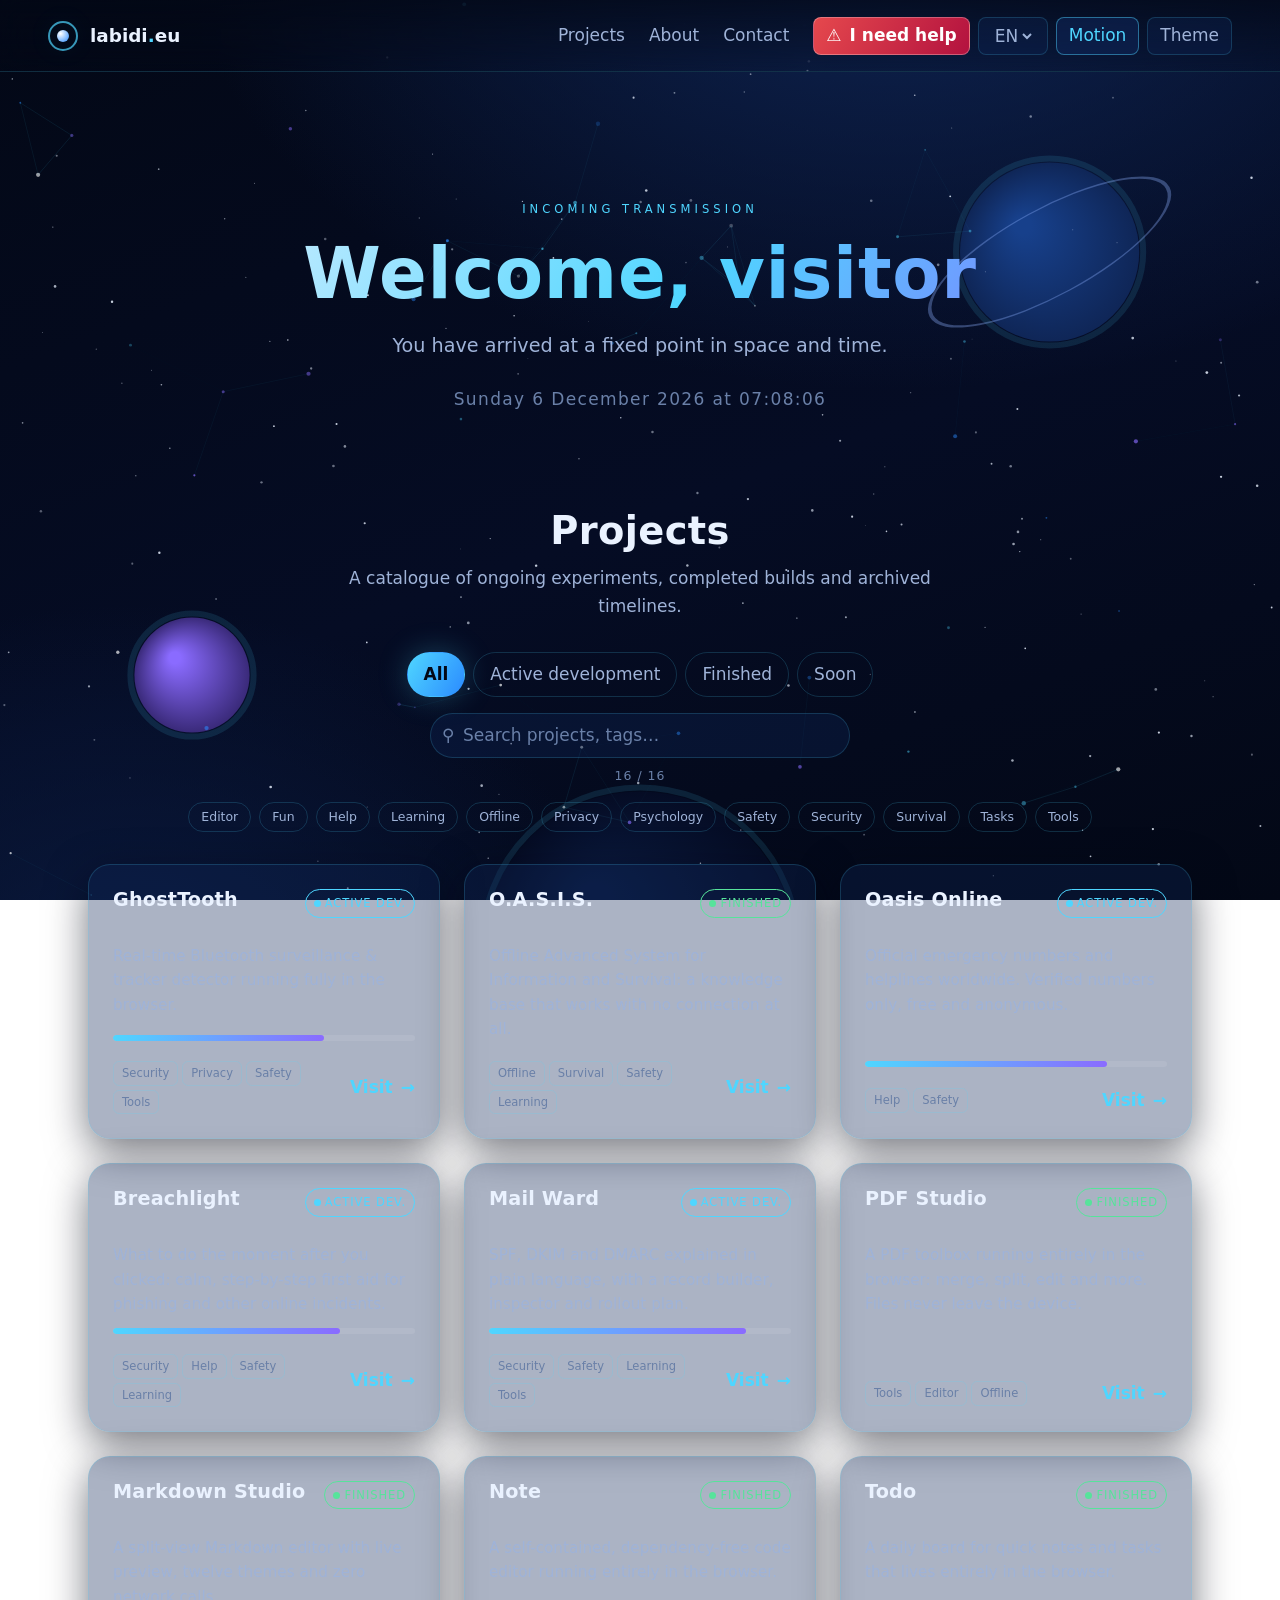
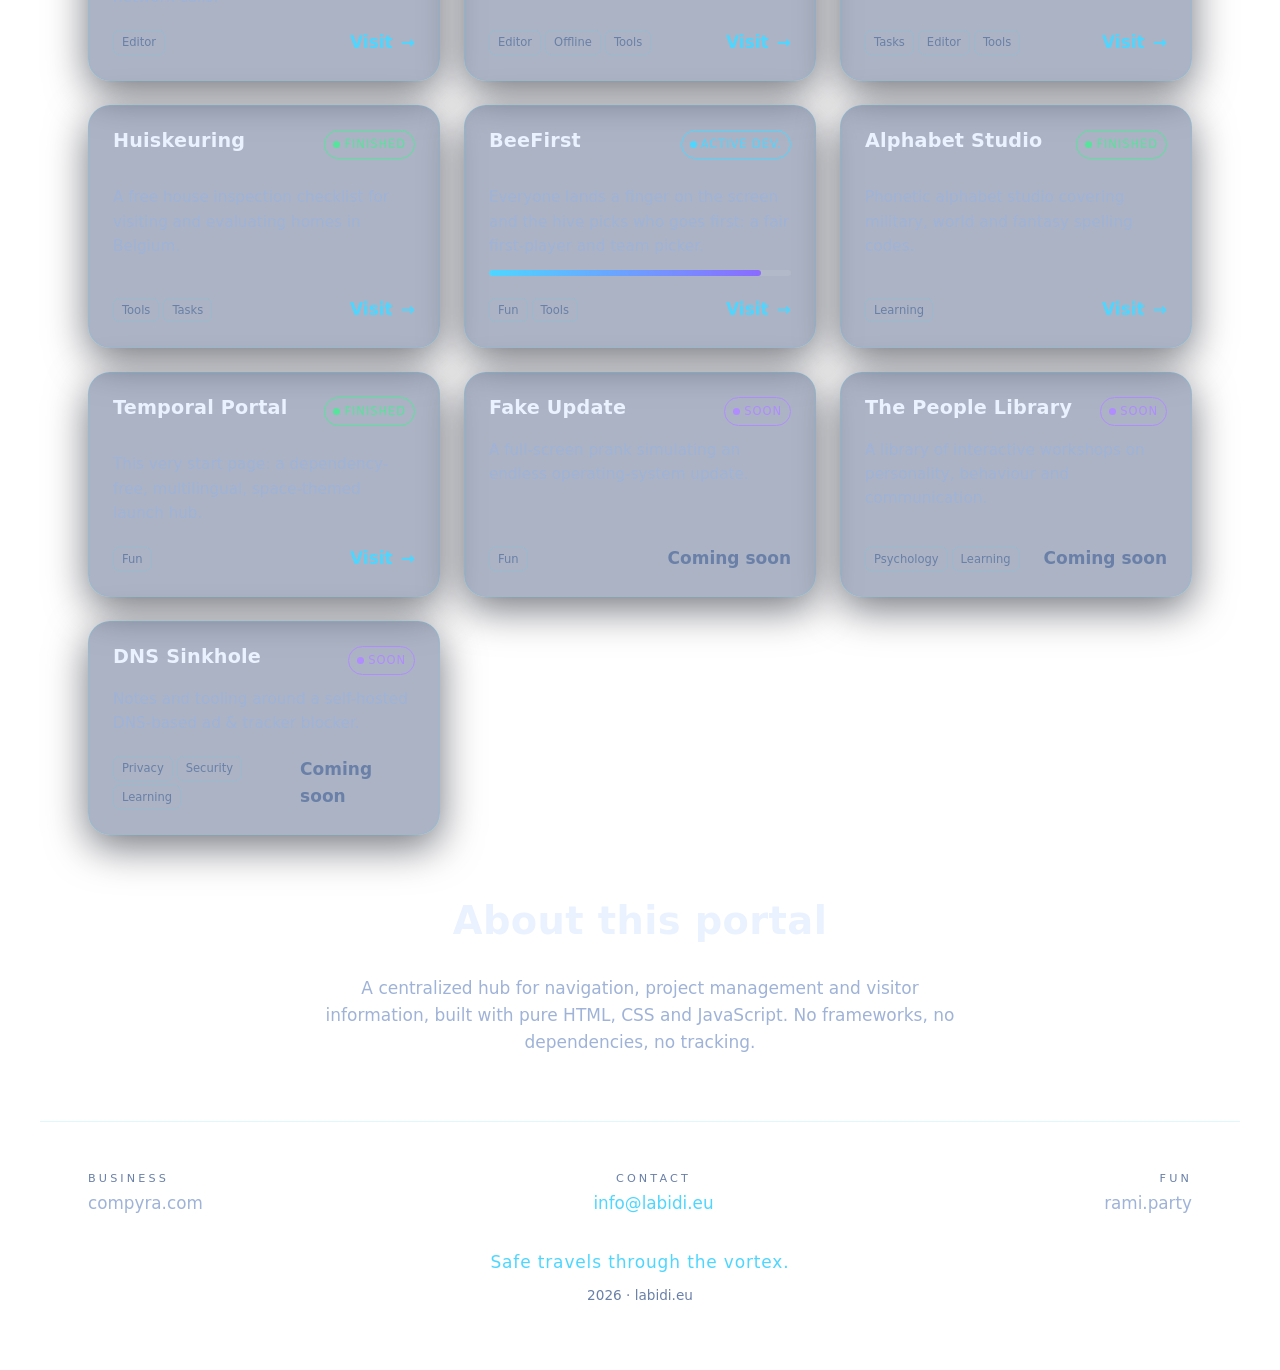
==== commit 50146f80: "Enhance styles and functionality: update CSS for project cards, site header, and progress bars; impr" ====
--- a/index.html
+++ b/index.html
@@ -144,10 +144,10 @@
             <p class="sos-dialog__lead" data-i18n="sos.lead">Pick the situation that matches yours.</p>
 
             <div class="sos-options">
-                <a class="sos-option" href="https://oasis-online.labidi.eu" rel="noopener noreferrer">
+                <a class="sos-option" href="https://help.labidi.eu" rel="noopener noreferrer">
                     <span class="sos-option__title" data-i18n="sos.online.title">I need someone, right now</span>
                     <span class="sos-option__desc" data-i18n="sos.online.desc">Society is working and you have network access. Find official helplines and someone to talk to.</span>
-                    <span class="sos-option__domain">oasis-online.labidi.eu</span>
+                    <span class="sos-option__domain">help.labidi.eu</span>
                 </a>
                 <a class="sos-option" href="https://oasis.labidi.eu" rel="noopener noreferrer">
                     <span class="sos-option__title" data-i18n="sos.offline.title">Society is not OK, or I have no network</span>
--- a/css/layout.css
+++ b/css/layout.css
@@ -18,6 +18,10 @@
     border-bottom: 1px solid var(--border);
 }
 
+:root[data-theme="light"] .site-header {
+    background: linear-gradient(180deg, rgba(219, 231, 255, 0.85), rgba(219, 231, 255, 0.25));
+}
+
 .main-nav {
     margin-inline-start: auto;
 }
--- a/css/components.css
+++ b/css/components.css
@@ -313,6 +313,7 @@
 
 .project-card__title {
     font-size: 1.2rem;
+    overflow-wrap: anywhere;
 }
 
 /* Small project URL, revealed on hover/focus */
@@ -349,6 +350,7 @@
     font-size: 0.72rem;
     text-transform: uppercase;
     letter-spacing: 0.08em;
+    white-space: nowrap;
     border-radius: 999px;
     border: 1px solid currentColor;
 }
@@ -373,6 +375,10 @@
     overflow: hidden;
 }
 
+:root[data-theme="light"] .progress {
+    background: rgba(23, 64, 139, 0.14);
+}
+
 .progress__bar {
     height: 100%;
     border-radius: inherit;
@@ -474,6 +480,8 @@
 .sos-dialog {
     margin: auto;
     width: min(560px, calc(100vw - 2 * var(--sp-6)));
+    max-height: calc(100dvh - var(--sp-8));
+    overflow-y: auto;
     padding: 0;
     border: 1px solid var(--border-strong);
     border-radius: var(--radius-lg);
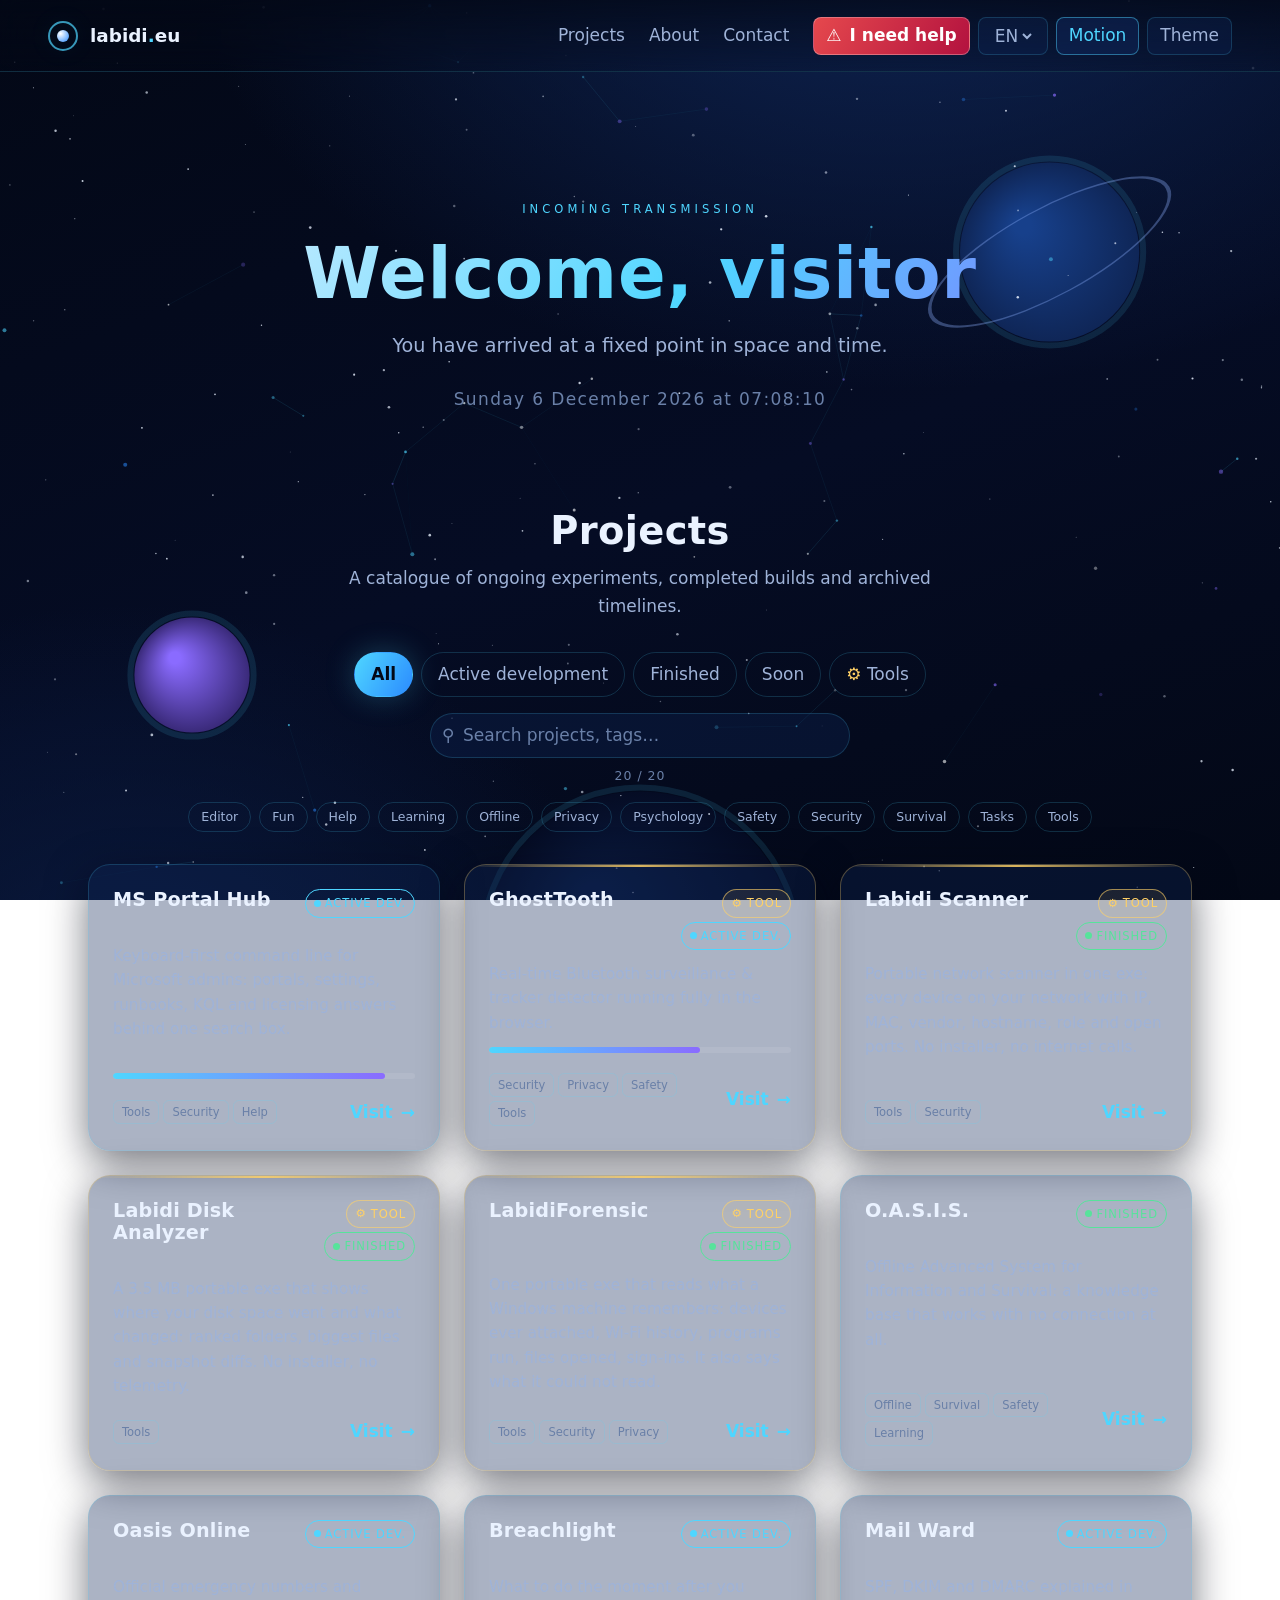
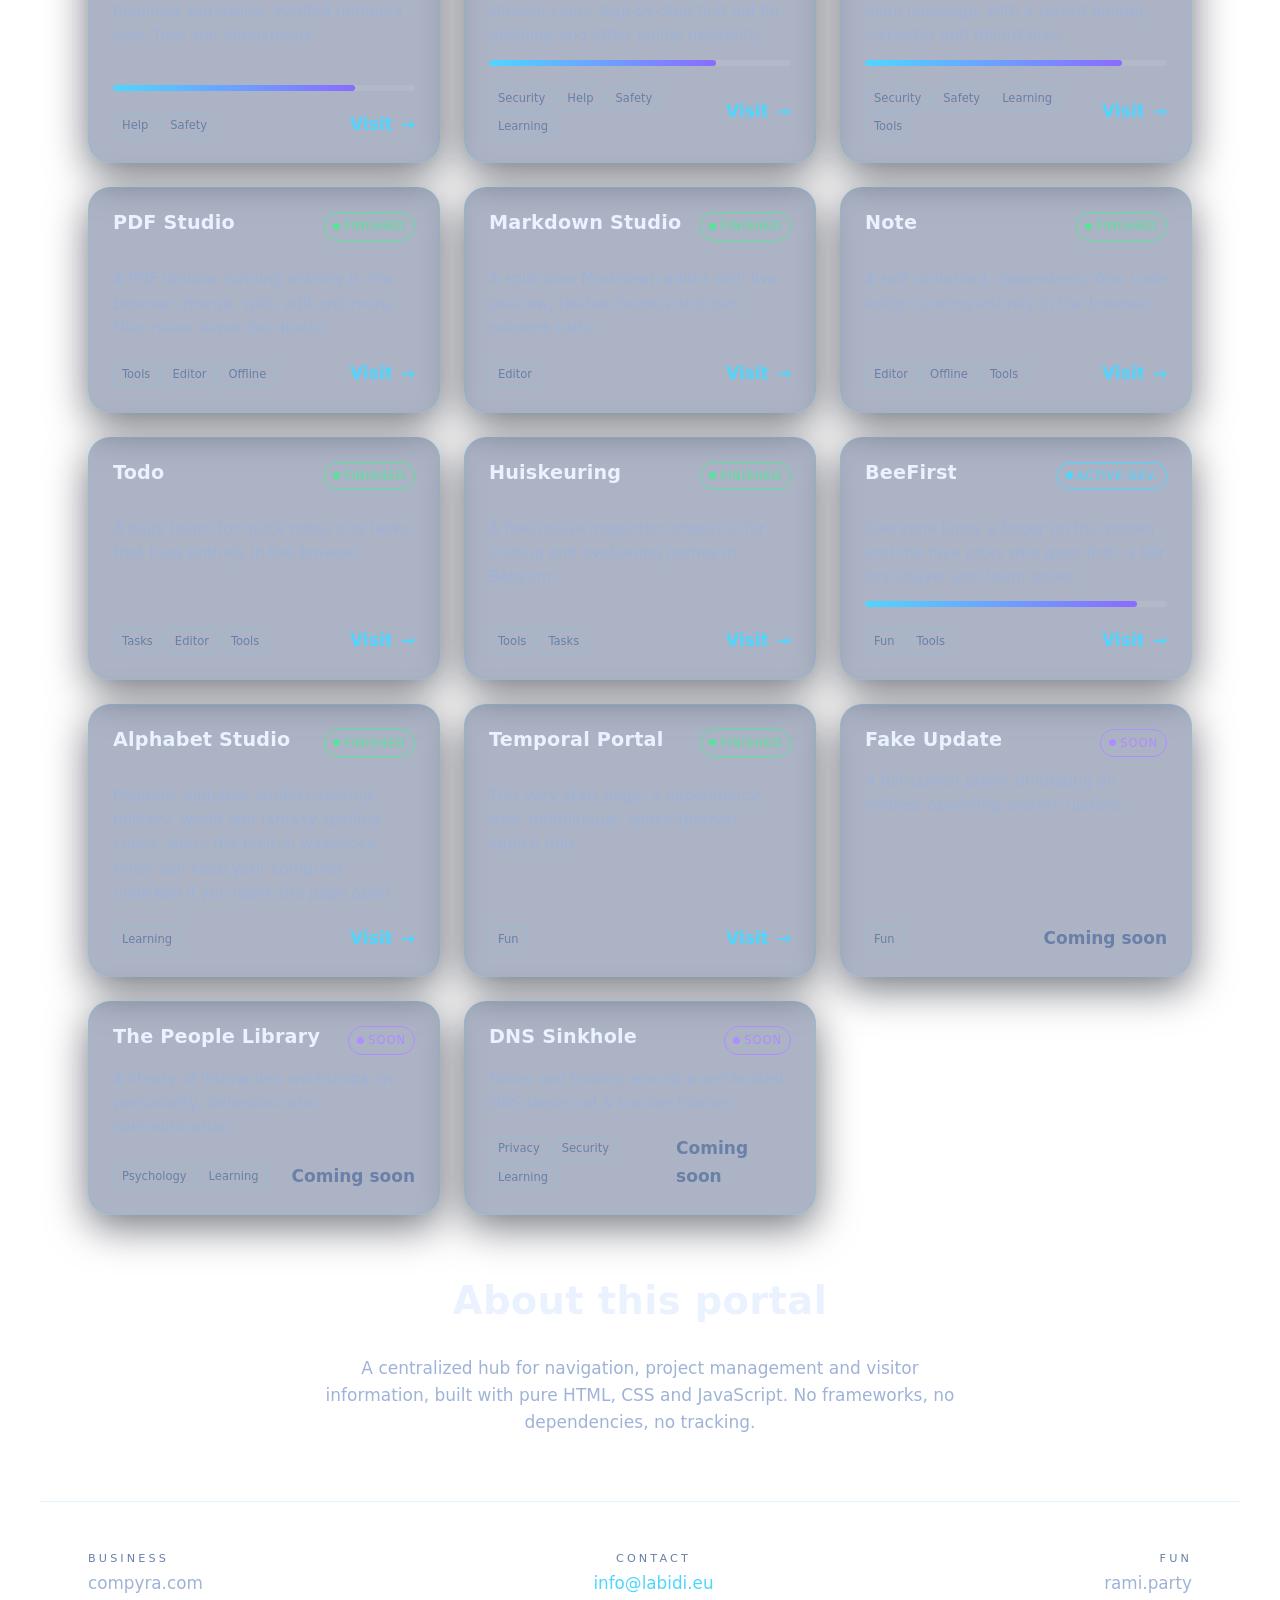
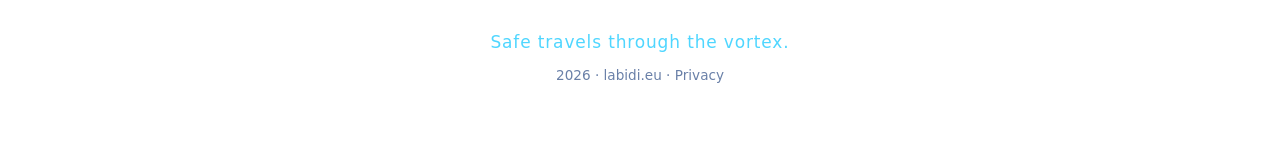
==== commit 3c4a0170: "Add tool differentiator styles and functionality for project cards - Introduced a new "Tools" filter" ====
--- a/index.html
+++ b/index.html
@@ -97,6 +97,7 @@
                 <button class="filter" type="button" data-filter="active" data-i18n="filters.active">Active</button>
                 <button class="filter" type="button" data-filter="finished" data-i18n="filters.finished">Finished</button>
                 <button class="filter" type="button" data-filter="soon" data-i18n="filters.soon">Soon</button>
+                <button class="filter filter--tools" type="button" data-filter="tools" data-i18n="filters.tools">Tools</button>
             </div>
 
             <div class="project-search">
@@ -193,7 +194,8 @@
             Safe travels through the vortex.
         </p>
         <p class="site-footer__meta">
-            <span id="footer-year"></span> &middot; labidi.eu
+            <span id="footer-year"></span> &middot; labidi.eu &middot;
+            <a class="site-footer__privacy" href="/privacy.html" data-i18n="footer.privacy">Privacy</a>
         </p>
     </footer>
 
--- a/css/variables.css
+++ b/css/variables.css
@@ -31,6 +31,14 @@
     --status-active: #4fd6ff;
     --status-finished: #57e39b;
     --status-soon: #b08cff;
+
+    /* Tool differentiator: gold instruments against the space blues */
+    --tool-accent: #ffd166;
+    --tool-accent-2: #ffb347;
+    --tool-border: rgba(255, 209, 102, 0.3);
+    --tool-border-strong: rgba(255, 209, 102, 0.6);
+    --tool-tint: rgba(255, 209, 102, 0.09);
+    --tool-glow: 0 0 30px rgba(255, 209, 102, 0.22);
 
     /* Typography */
     --font-sans: "Segoe UI", "Helvetica Neue", system-ui, -apple-system, sans-serif;
@@ -91,6 +99,13 @@
     --status-finished: #14713f;
     --status-soon: #5b36c4;
 
+    --tool-accent: #8a6400;
+    --tool-accent-2: #a1570a;
+    --tool-border: rgba(138, 100, 0, 0.35);
+    --tool-border-strong: rgba(138, 100, 0, 0.6);
+    --tool-tint: rgba(138, 100, 0, 0.1);
+    --tool-glow: 0 0 24px rgba(138, 100, 0, 0.25);
+
     --shadow-glow: 0 0 24px rgba(21, 80, 184, 0.25);
     --shadow-card: 0 12px 40px rgba(23, 64, 139, 0.18);
 }
--- a/css/layout.css
+++ b/css/layout.css
@@ -202,3 +202,16 @@
     font-size: 0.85rem;
     font-variant-numeric: tabular-nums;
 }
+
+.site-footer__privacy {
+    color: var(--text-dim);
+    border-bottom: 1px solid transparent;
+    transition: color var(--dur-fast) var(--ease),
+                border-color var(--dur-fast) var(--ease);
+}
+
+.site-footer__privacy:hover,
+.site-footer__privacy:focus-visible {
+    color: var(--glow-cyan);
+    border-bottom-color: var(--glow-cyan);
+}
--- a/css/components.css
+++ b/css/components.css
@@ -146,6 +146,25 @@
     color: #fff;
 }
 
+/* The Tools filter wears the gold instrument livery. */
+.filter--tools::before {
+    content: "\2699\FE0E\00A0";
+    color: var(--tool-accent);
+}
+
+.filter--tools:hover {
+    border-color: var(--tool-border-strong);
+}
+
+.filter--tools.is-active {
+    background: linear-gradient(120deg, var(--tool-accent), var(--tool-accent-2));
+    box-shadow: var(--tool-glow);
+}
+
+.filter--tools.is-active::before {
+    color: inherit;
+}
+
 /* ---------- Search + tag filter ---------- */
 .project-search {
     display: flex;
@@ -367,6 +386,80 @@
 .badge--finished { color: var(--status-finished); }
 .badge--soon { color: var(--status-soon); }
 
+/* ---------- Tool differentiator ---------- */
+/* Standalone tools we built get a gold instrument treatment. */
+.project-card__badges {
+    flex-shrink: 0;
+    display: flex;
+    flex-direction: column;
+    align-items: flex-end;
+    gap: var(--sp-1);
+}
+
+.tool-flag {
+    display: inline-flex;
+    align-items: center;
+    gap: var(--sp-1);
+    padding: var(--sp-1) var(--sp-2);
+    font-size: 0.72rem;
+    text-transform: uppercase;
+    letter-spacing: 0.08em;
+    white-space: nowrap;
+    border-radius: 999px;
+    border: 1px solid var(--tool-border-strong);
+    color: var(--tool-accent);
+    background: var(--tool-tint);
+}
+
+.tool-flag::before {
+    content: "\2699\FE0E";
+    line-height: 1;
+    animation: tool-gear-turn 14s linear infinite;
+}
+
+:root[data-motion="off"] .tool-flag::before {
+    animation: none;
+}
+
+@media (prefers-reduced-motion: reduce) {
+    .tool-flag::before {
+        animation: none;
+    }
+}
+
+@keyframes tool-gear-turn {
+    to { transform: rotate(360deg); }
+}
+
+.project-card--tool {
+    border-color: var(--tool-border);
+}
+
+/* Thin gold rail along the card top, like a marked instrument panel. */
+.project-card--tool::after {
+    content: "";
+    position: absolute;
+    top: 0;
+    left: 0;
+    right: 0;
+    height: 2px;
+    background: linear-gradient(90deg, transparent, var(--tool-accent), transparent);
+    opacity: 0.85;
+    pointer-events: none;
+}
+
+/* Cursor glow shifts from cyan to gold on tool cards. */
+.project-card--tool::before {
+    background: radial-gradient(400px circle at var(--mx, 50%) var(--my, 0%),
+                var(--tool-tint), transparent 45%);
+}
+
+.project-card--tool:hover,
+.project-card--tool:focus-within {
+    border-color: var(--tool-border-strong);
+    box-shadow: var(--shadow-card), var(--tool-glow);
+}
+
 /* Progress bar */
 .progress {
     height: 6px;
